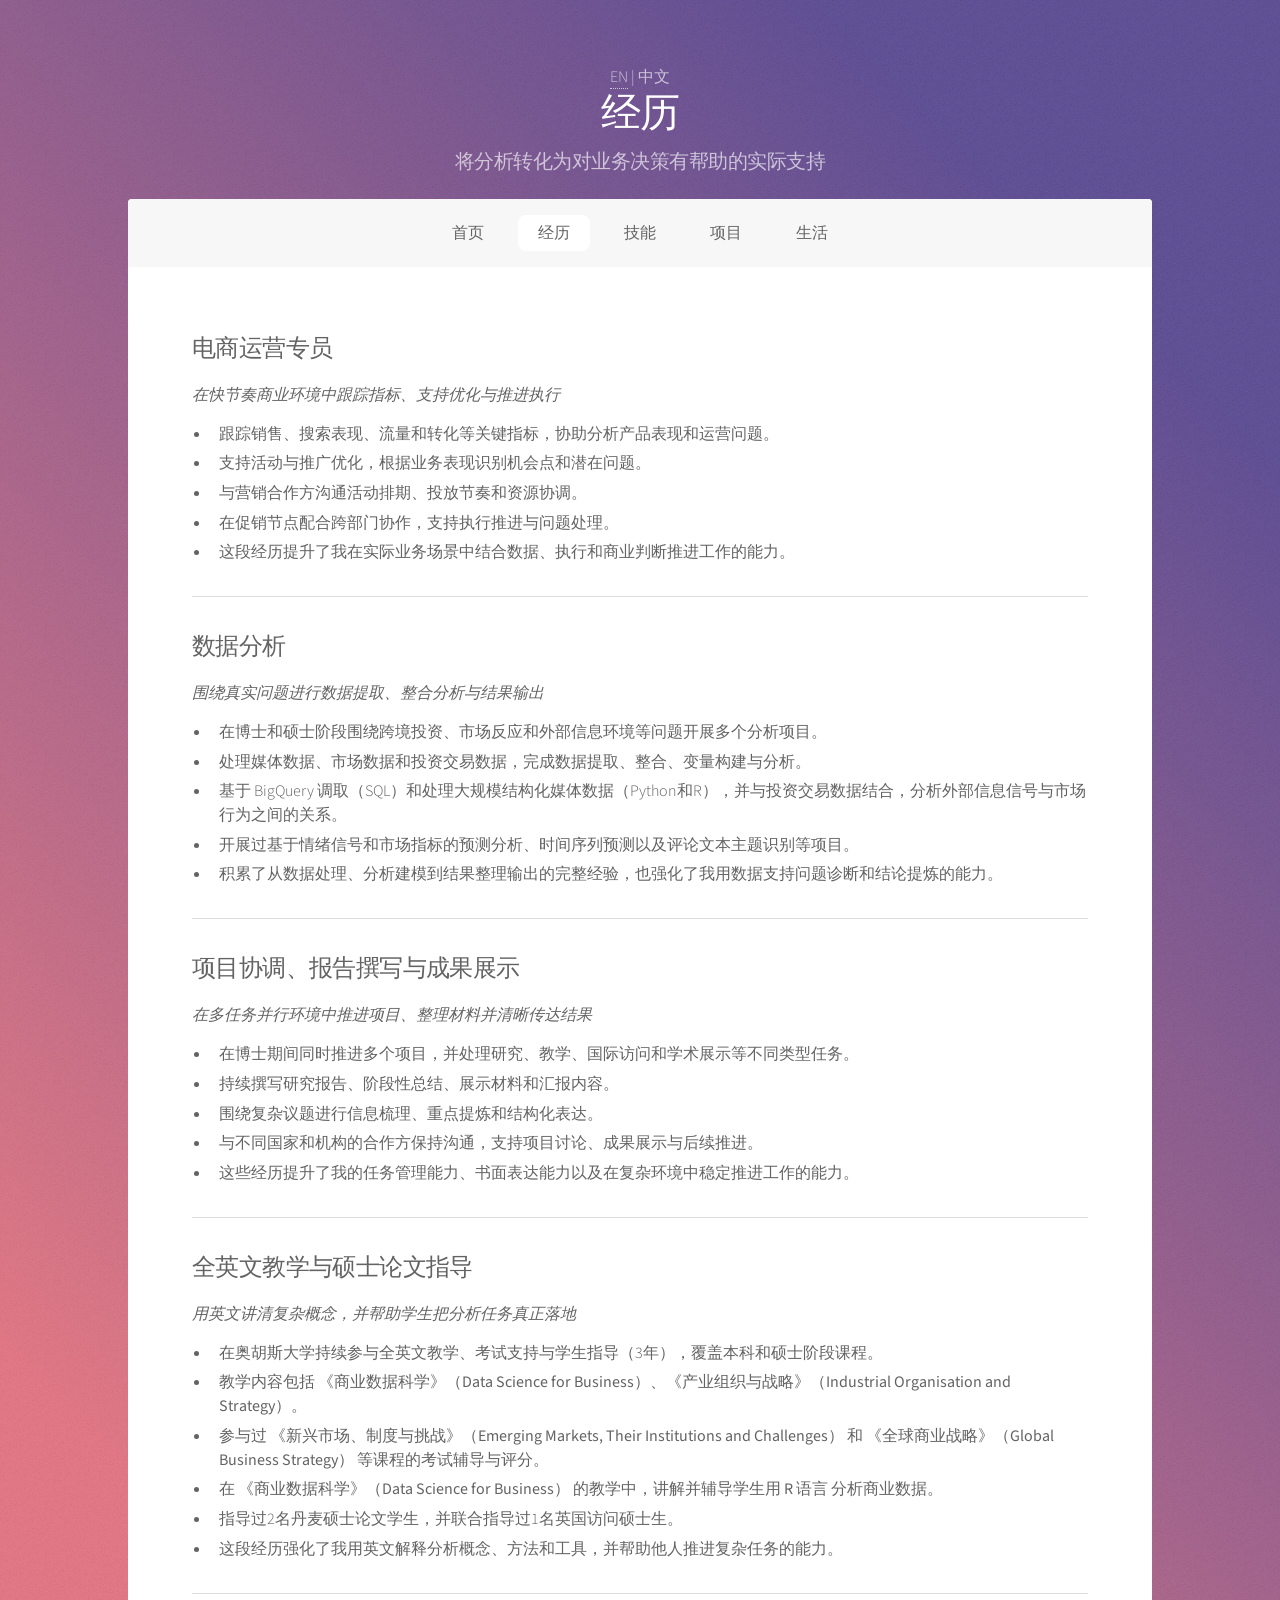
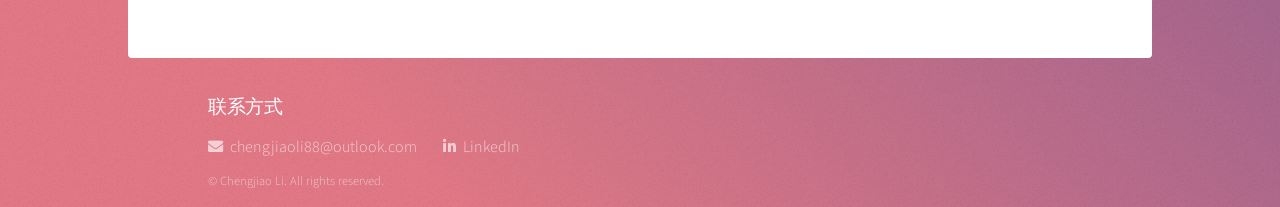
==== experience-data-cn.html @ 64793d8b "update details" ====
<!DOCTYPE HTML>
<html>
	<head>
		<title>经历 | Chengjiao Li</title>
		<meta charset="utf-8" />
		<meta name="viewport" content="width=device-width, initial-scale=1, user-scalable=no" />
		<meta name="description" content="程娇丽在数据分析、电商运营、项目协调、教学支持与跨文化协作方面的经历。" />
		<link rel="stylesheet" href="assets/css/main.css" />
		<noscript><link rel="stylesheet" href="assets/css/noscript.css" /></noscript>

		<style>
			.exp-item ul {
				margin: 0.6em 0 0 1.2em;
				padding: 0;
			}

			.exp-item ul li {
				margin-bottom: 0.35em;
				line-height: 1.5;
			}
		</style>
	</head>
	<body class="is-preload">
		<div id="wrapper">

			<header id="header">
				<div class="lang-switch">
					<a href="experience-data.html">EN</a>
					<span class="divider">|</span>
					<span class="active-lang">中文</span>
				</div>

				<h1>经历</h1>
				<p>将分析转化为对业务决策有帮助的实际支持</p>
			</header>

			<nav id="nav">
				<ul>
					<li><a href="index-data-cn.html">首页</a></li>
					<li><a href="experience-data-cn.html" class="active">经历</a></li>
					<li><a href="skills-data-cn.html">技能</a></li>
					<li><a href="research-data-cn.html">项目</a></li>
					<li><a href="life-data-cn.html">生活</a></li>
				</ul>
			</nav>

			<div id="main">

				<section id="experience" class="main">

					<div class="exp-item">
						<h2>电商运营专员</h2>
						<p class="exp-subtitle"><em>在快节奏商业环境中跟踪指标、支持优化与推进执行</em></p>
						<ul>
							<li>跟踪销售、搜索表现、流量和转化等关键指标，协助分析产品表现和运营问题。</li>
							<li>支持活动与推广优化，根据业务表现识别机会点和潜在问题。</li>
							<li>与营销合作方沟通活动排期、投放节奏和资源协调。</li>
							<li>在促销节点配合跨部门协作，支持执行推进与问题处理。</li>
							<li>这段经历提升了我在实际业务场景中结合数据、执行和商业判断推进工作的能力。</li>
						</ul>
					</div>

					<hr />

					<div class="exp-item">
						<h2>数据分析</h2>
						<p class="exp-subtitle"><em>围绕真实问题进行数据提取、整合分析与结果输出</em></p>
						<ul>
							<li>在博士和硕士阶段围绕跨境投资、市场反应和外部信息环境等问题开展多个分析项目。</li>
							<li>处理媒体数据、市场数据和投资交易数据，完成数据提取、整合、变量构建与分析。</li>
							<li>基于 BigQuery 调取（SQL）和处理大规模结构化媒体数据（Python和R），并与投资交易数据结合，分析外部信息信号与市场行为之间的关系。</li>
							<li>开展过基于情绪信号和市场指标的预测分析、时间序列预测以及评论文本主题识别等项目。</li>
							<li>积累了从数据处理、分析建模到结果整理输出的完整经验，也强化了我用数据支持问题诊断和结论提炼的能力。</li>
						</ul>
					</div>

					<hr />

					<div class="exp-item">
						<h2>项目协调、报告撰写与成果展示</h2>
						<p class="exp-subtitle"><em>在多任务并行环境中推进项目、整理材料并清晰传达结果</em></p>
						<ul>
							<li>在博士期间同时推进多个项目，并处理研究、教学、国际访问和学术展示等不同类型任务。</li>
							<li>持续撰写研究报告、阶段性总结、展示材料和汇报内容。</li>
							<li>围绕复杂议题进行信息梳理、重点提炼和结构化表达。</li>
							<li>与不同国家和机构的合作方保持沟通，支持项目讨论、成果展示与后续推进。</li>
							<li>这些经历提升了我的任务管理能力、书面表达能力以及在复杂环境中稳定推进工作的能力。</li>
						</ul>
					</div>

					<hr />

					<div class="exp-item">
						<h2>全英文教学与硕士论文指导</h2>
						<p class="exp-subtitle"><em>用英文讲清复杂概念，并帮助学生把分析任务真正落地</em></p>
						<ul>
							<li>在奥胡斯大学持续参与全英文教学、考试支持与学生指导（3年），覆盖本科和硕士阶段课程。</li>
							<li>教学内容包括 <strong>《商业数据科学》（Data Science for Business）</strong>、<strong>《产业组织与战略》（Industrial Organisation and Strategy）</strong>。</li>
							<li>参与过 <strong>《新兴市场、制度与挑战》（Emerging Markets, Their Institutions and Challenges）</strong> 和 <strong>《全球商业战略》（Global Business Strategy）</strong> 等课程的考试辅导与评分。</li>
							<li>在 <strong>《商业数据科学》（Data Science for Business）</strong> 的教学中，讲解并辅导学生用 <strong>R 语言</strong> 分析商业数据。</li>
							<li>指导过2名丹麦硕士论文学生，并联合指导过1名英国访问硕士生。</li>
							<li>这段经历强化了我用英文解释分析概念、方法和工具，并帮助他人推进复杂任务的能力。</li>
						</ul>
					</div>

					<hr />

				</section>

			</div>

			<footer id="footer">
				<section class="contact-block compact-contact">
					<h2>联系方式</h2>
					<div class="contact-row">
						<span class="contact-item">
							<span class="icon solid fa-envelope"></span>
							<a href="mailto:chengjiaoli88@outlook.com">chengjiaoli88@outlook.com</a>
						</span>
						<span class="contact-item">
							<span class="icon brands fa-linkedin-in"></span>
							<a href="https://www.linkedin.com/in/chengjiao-li-96b55ba3/" target="_blank" rel="noopener noreferrer">LinkedIn</a>
						</span>
					</div>
				</section>

				<p class="copyright">&copy; Chengjiao Li. All rights reserved.</p>
			</footer>

		</div>

		<!-- Scripts -->
		<script src="assets/js/jquery.min.js"></script>
		<script src="assets/js/jquery.scrollex.min.js"></script>
		<script src="assets/js/jquery.scrolly.min.js"></script>
		<script src="assets/js/browser.min.js"></script>
		<script src="assets/js/breakpoints.min.js"></script>
		<script src="assets/js/util.js"></script>
		<script src="assets/js/main.js"></script>

	</body>
</html>
---- assets/css/main.css ----
@import url(fontawesome-all.min.css);
@import 'https://fonts.googleapis.com/css?family=Source+Sans+Pro:300,400';

/*
	Stellar by HTML5 UP
	html5up.net | @ajlkn
	Free for personal and commercial use under the CCA 3.0 license (html5up.net/license)
*/

html, body, div, span, applet, object,
iframe, h1, h2, h3, h4, h5, h6, p, blockquote,
pre, a, abbr, acronym, address, big, cite,
code, del, dfn, em, img, ins, kbd, q, s, samp,
small, strike, strong, sub, sup, tt, var, b,
u, i, center, dl, dt, dd, ol, ul, li, fieldset,
form, label, legend, table, caption, tbody,
tfoot, thead, tr, th, td, article, aside,
canvas, details, embed, figure, figcaption,
footer, header, hgroup, menu, nav, output, ruby,
section, summary, time, mark, audio, video {
	margin: 0;
	padding: 0;
	border: 0;
	font-size: 100%;
	font: inherit;
	vertical-align: baseline;}

article, aside, details, figcaption, figure,
footer, header, hgroup, menu, nav, section {
	display: block;}

body {
	line-height: 1;
}

ol, ul {
	list-style: none;
}

blockquote, q {
	quotes: none;
}

	blockquote:before, blockquote:after, q:before, q:after {
		content: '';
		content: none;
	}

table {
	border-collapse: collapse;
	border-spacing: 0;
}

body {
	-webkit-text-size-adjust: none;
}

mark {
	background-color: transparent;
	color: inherit;
}

input::-moz-focus-inner {
	border: 0;
	padding: 0;
}

input, select, textarea {
	-moz-appearance: none;
	-webkit-appearance: none;
	-ms-appearance: none;
	appearance: none;
}

/* Basic */

	@-ms-viewport {
		width: device-width;
	}

	body {
		-ms-overflow-style: scrollbar;
	}

	@media screen and (max-width: 480px) {

		html, body {
			min-width: 320px;
		}

	}

	html {
		box-sizing: border-box;
	}

	*, *:before, *:after {
		box-sizing: inherit;
	}

	body {
		background-color: #935d8c;
		background-image: url("images/overlay.png"), -moz-linear-gradient(45deg, #e37682 15%, #5f4d93 85%);
		background-image: url("images/overlay.png"), -webkit-linear-gradient(45deg, #e37682 15%, #5f4d93 85%);
		background-image: url("images/overlay.png"), -ms-linear-gradient(45deg, #e37682 15%, #5f4d93 85%);
		background-image: url("images/overlay.png"), linear-gradient(45deg, #e37682 15%, #5f4d93 85%);
	}

		body.is-preload *, body.is-preload *:before, body.is-preload *:after {
			-moz-animation: none !important;
			-webkit-animation: none !important;
			-ms-animation: none !important;
			animation: none !important;
			-moz-transition: none !important;
			-webkit-transition: none !important;
			-ms-transition: none !important;
			transition: none !important;
		}

/* Type */

	body {
		background-color: #935d8c;
		color: rgba(255, 255, 255, 0.65);
	}

	body, input, select, textarea {
		font-family: "Source Sans Pro", Helvetica, sans-serif;
		font-size: 17pt;
		font-weight: 300;
		line-height: 1.65;
	}

		@media screen and (max-width: 1680px) {

			body, input, select, textarea {
				font-size: 14pt;
			}

		}

		@media screen and (max-width: 1280px) {

			body, input, select, textarea {
				font-size: 12pt;
			}

		}

		@media screen and (max-width: 360px) {

			body, input, select, textarea {
				font-size: 11pt;
			}

		}

	a {
		-moz-transition: color 0.2s ease, border-bottom 0.2s ease;
		-webkit-transition: color 0.2s ease, border-bottom 0.2s ease;
		-ms-transition: color 0.2s ease, border-bottom 0.2s ease;
		transition: color 0.2s ease, border-bottom 0.2s ease;
		text-decoration: none;
		border-bottom: dotted 1px;
		color: inherit;
	}

		a:hover {
			border-bottom-color: transparent;
		}

	strong, b {
		font-weight: 400;
	}

	em, i {
		font-style: italic;
	}

	p {
		margin: 0 0 2em 0;
	}

		p.content {
			-moz-columns: 20em 2;
			-webkit-columns: 20em 2;
			-ms-columns: 20em 2;
			columns: 20em 2;
			-moz-column-gap: 2em;
			-webkit-column-gap: 2em;
			-ms-column-gap: 2em;
			column-gap: 2em;
			text-align: justify;
		}

	h1, h2, h3, h4, h5, h6 {
		font-weight: 300;
		line-height: 1.5;
		margin: 0 0 0.7em 0;
		letter-spacing: -0.025em;
	}

		h1 a, h2 a, h3 a, h4 a, h5 a, h6 a {
			color: inherit;
			text-decoration: none;
		}

	h1 {
		font-size: 2.5em;
		line-height: 1.2;
	}

	h2 {
		font-size: 1.5em;
	}

	h3 {
		font-size: 1.25em;
	}

	h4 {
		font-size: 1.1em;
	}

	h5 {
		font-size: 0.9em;
	}

	h6 {
		font-size: 0.7em;
	}

	@media screen and (max-width: 736px) {

		#nav {
			display: block;
			overflow-x: auto;
			white-space: nowrap;
			-webkit-overflow-scrolling: touch;
		}

		#nav ul {
			display: flex;
			justify-content: flex-start;
			flex-wrap: nowrap;
			width: max-content;
			min-width: 100%;
		}

		#nav ul li {
			display: inline-block;
			margin: 0 0.2em;
		}

		#nav ul li a {
			font-size: 0.95em;
			padding: 0 0.9em;
		}

		#nav + #main {
			padding-top: 4.25em;
		}
	}

	}

	sub {
		font-size: 0.8em;
		position: relative;
		top: 0.5em;
	}

	sup {
		font-size: 0.8em;
		position: relative;
		top: -0.5em;
	}

	blockquote {
		border-left: solid 4px;
		font-style: italic;
		margin: 0 0 2em 0;
		padding: 0.5em 0 0.5em 2em;
	}

	code {
		border-radius: 8px;
		border: solid 1px;
		font-family: "Courier New", monospace;
		font-size: 0.9em;
		margin: 0 0.25em;
		padding: 0.25em 0.65em;
	}

	pre {
		-webkit-overflow-scrolling: touch;
		font-family: "Courier New", monospace;
		font-size: 0.9em;
		margin: 0 0 2em 0;
	}

		pre code {
			display: block;
			line-height: 1.75;
			padding: 1em 1.5em;
			overflow-x: auto;
		}

	hr {
		border: 0;
		border-bottom: solid 1px;
		margin: 2em 0;
	}

		hr.major {
			margin: 3em 0;
		}

	.align-left {
		text-align: left;
	}

	.align-center {
		text-align: center;
	}

	.align-right {
		text-align: right;
	}

	input, select, textarea {
		color: #ffffff;
	}

	a:hover {
		color: #ffffff;
	}

	strong, b {
		color: #ffffff;
	}

	h1, h2, h3, h4, h5, h6 {
		color: #ffffff;
	}

	blockquote {
		border-left-color: rgba(255, 255, 255, 0.35);
	}

	code {
		background: rgba(255, 255, 255, 0.075);
		border-color: rgba(255, 255, 255, 0.35);
	}

	hr {
		border-bottom-color: rgba(255, 255, 255, 0.35);
	}

/* Row */

	.row {
		display: flex;
		flex-wrap: wrap;
		box-sizing: border-box;
		align-items: stretch;
	}

		.row > * {
			box-sizing: border-box;
		}

		.row.gtr-uniform > * > :last-child {
			margin-bottom: 0;
		}

		.row.aln-left {
			justify-content: flex-start;
		}

		.row.aln-center {
			justify-content: center;
		}

		.row.aln-right {
			justify-content: flex-end;
		}

		.row.aln-top {
			align-items: flex-start;
		}

		.row.aln-middle {
			align-items: center;
		}

		.row.aln-bottom {
			align-items: flex-end;
		}

		.row > .imp {
			order: -1;
		}

		.row > .col-1 {
			width: 8.33333%;
		}

		.row > .off-1 {
			margin-left: 8.33333%;
		}

		.row > .col-2 {
			width: 16.66667%;
		}

		.row > .off-2 {
			margin-left: 16.66667%;
		}

		.row > .col-3 {
			width: 25%;
		}

		.row > .off-3 {
			margin-left: 25%;
		}

		.row > .col-4 {
			width: 33.33333%;
		}

		.row > .off-4 {
			margin-left: 33.33333%;
		}

		.row > .col-5 {
			width: 41.66667%;
		}

		.row > .off-5 {
			margin-left: 41.66667%;
		}

		.row > .col-6 {
			width: 50%;
		}

		.row > .off-6 {
			margin-left: 50%;
		}

		.row > .col-7 {
			width: 58.33333%;
		}

		.row > .off-7 {
			margin-left: 58.33333%;
		}

		.row > .col-8 {
			width: 66.66667%;
		}

		.row > .off-8 {
			margin-left: 66.66667%;
		}

		.row > .col-9 {
			width: 75%;
		}

		.row > .off-9 {
			margin-left: 75%;
		}

		.row > .col-10 {
			width: 83.33333%;
		}

		.row > .off-10 {
			margin-left: 83.33333%;
		}

		.row > .col-11 {
			width: 91.66667%;
		}

		.row > .off-11 {
			margin-left: 91.66667%;
		}

		.row > .col-12 {
			width: 100%;
		}

		.row > .off-12 {
			margin-left: 100%;
		}

		.row.gtr-0 {
			margin-top: 0;
			margin-left: 0em;
		}

			.row.gtr-0 > * {
				padding: 0 0 0 0em;
			}

			.row.gtr-0.gtr-uniform {
				margin-top: 0em;
			}

				.row.gtr-0.gtr-uniform > * {
					padding-top: 0em;
				}

		.row.gtr-25 {
			margin-top: 0;
			margin-left: -0.375em;
		}

			.row.gtr-25 > * {
				padding: 0 0 0 0.375em;
			}

			.row.gtr-25.gtr-uniform {
				margin-top: -0.375em;
			}

				.row.gtr-25.gtr-uniform > * {
					padding-top: 0.375em;
				}

		.row.gtr-50 {
			margin-top: 0;
			margin-left: -0.75em;
		}

			.row.gtr-50 > * {
				padding: 0 0 0 0.75em;
			}

			.row.gtr-50.gtr-uniform {
				margin-top: -0.75em;
			}

				.row.gtr-50.gtr-uniform > * {
					padding-top: 0.75em;
				}

		.row {
			margin-top: 0;
			margin-left: -1.5em;
		}

			.row > * {
				padding: 0 0 0 1.5em;
			}

			.row.gtr-uniform {
				margin-top: -1.5em;
			}

				.row.gtr-uniform > * {
					padding-top: 1.5em;
				}

		.row.gtr-150 {
			margin-top: 0;
			margin-left: -2.25em;
		}

			.row.gtr-150 > * {
				padding: 0 0 0 2.25em;
			}

			.row.gtr-150.gtr-uniform {
				margin-top: -2.25em;
			}

				.row.gtr-150.gtr-uniform > * {
					padding-top: 2.25em;
				}

		.row.gtr-200 {
			margin-top: 0;
			margin-left: -3em;
		}

			.row.gtr-200 > * {
				padding: 0 0 0 3em;
			}

			.row.gtr-200.gtr-uniform {
				margin-top: -3em;
			}

				.row.gtr-200.gtr-uniform > * {
					padding-top: 3em;
				}

		@media screen and (max-width: 1680px) {

			.row {
				display: flex;
				flex-wrap: wrap;
				box-sizing: border-box;
				align-items: stretch;
			}

				.row > * {
					box-sizing: border-box;
				}

				.row.gtr-uniform > * > :last-child {
					margin-bottom: 0;
				}

				.row.aln-left {
					justify-content: flex-start;
				}

				.row.aln-center {
					justify-content: center;
				}

				.row.aln-right {
					justify-content: flex-end;
				}

				.row.aln-top {
					align-items: flex-start;
				}

				.row.aln-middle {
					align-items: center;
				}

				.row.aln-bottom {
					align-items: flex-end;
				}

				.row > .imp-xlarge {
					order: -1;
				}

				.row > .col-1-xlarge {
					width: 8.33333%;
				}

				.row > .off-1-xlarge {
					margin-left: 8.33333%;
				}

				.row > .col-2-xlarge {
					width: 16.66667%;
				}

				.row > .off-2-xlarge {
					margin-left: 16.66667%;
				}

				.row > .col-3-xlarge {
					width: 25%;
				}

				.row > .off-3-xlarge {
					margin-left: 25%;
				}

				.row > .col-4-xlarge {
					width: 33.33333%;
				}

				.row > .off-4-xlarge {
					margin-left: 33.33333%;
				}

				.row > .col-5-xlarge {
					width: 41.66667%;
				}

				.row > .off-5-xlarge {
					margin-left: 41.66667%;
				}

				.row > .col-6-xlarge {
					width: 50%;
				}

				.row > .off-6-xlarge {
					margin-left: 50%;
				}

				.row > .col-7-xlarge {
					width: 58.33333%;
				}

				.row > .off-7-xlarge {
					margin-left: 58.33333%;
				}

				.row > .col-8-xlarge {
					width: 66.66667%;
				}

				.row > .off-8-xlarge {
					margin-left: 66.66667%;
				}

				.row > .col-9-xlarge {
					width: 75%;
				}

				.row > .off-9-xlarge {
					margin-left: 75%;
				}

				.row > .col-10-xlarge {
					width: 83.33333%;
				}

				.row > .off-10-xlarge {
					margin-left: 83.33333%;
				}

				.row > .col-11-xlarge {
					width: 91.66667%;
				}

				.row > .off-11-xlarge {
					margin-left: 91.66667%;
				}

				.row > .col-12-xlarge {
					width: 100%;
				}

				.row > .off-12-xlarge {
					margin-left: 100%;
				}

				.row.gtr-0 {
					margin-top: 0;
					margin-left: 0em;
				}

					.row.gtr-0 > * {
						padding: 0 0 0 0em;
					}

					.row.gtr-0.gtr-uniform {
						margin-top: 0em;
					}

						.row.gtr-0.gtr-uniform > * {
							padding-top: 0em;
						}

				.row.gtr-25 {
					margin-top: 0;
					margin-left: -0.375em;
				}

					.row.gtr-25 > * {
						padding: 0 0 0 0.375em;
					}

					.row.gtr-25.gtr-uniform {
						margin-top: -0.375em;
					}

						.row.gtr-25.gtr-uniform > * {
							padding-top: 0.375em;
						}

				.row.gtr-50 {
					margin-top: 0;
					margin-left: -0.75em;
				}

					.row.gtr-50 > * {
						padding: 0 0 0 0.75em;
					}

					.row.gtr-50.gtr-uniform {
						margin-top: -0.75em;
					}

						.row.gtr-50.gtr-uniform > * {
							padding-top: 0.75em;
						}

				.row {
					margin-top: 0;
					margin-left: -1.5em;
				}

					.row > * {
						padding: 0 0 0 1.5em;
					}

					.row.gtr-uniform {
						margin-top: -1.5em;
					}

						.row.gtr-uniform > * {
							padding-top: 1.5em;
						}

				.row.gtr-150 {
					margin-top: 0;
					margin-left: -2.25em;
				}

					.row.gtr-150 > * {
						padding: 0 0 0 2.25em;
					}

					.row.gtr-150.gtr-uniform {
						margin-top: -2.25em;
					}

						.row.gtr-150.gtr-uniform > * {
							padding-top: 2.25em;
						}

				.row.gtr-200 {
					margin-top: 0;
					margin-left: -3em;
				}

					.row.gtr-200 > * {
						padding: 0 0 0 3em;
					}

					.row.gtr-200.gtr-uniform {
						margin-top: -3em;
					}

						.row.gtr-200.gtr-uniform > * {
							padding-top: 3em;
						}

		}

		@media screen and (max-width: 1280px) {

			.row {
				display: flex;
				flex-wrap: wrap;
				box-sizing: border-box;
				align-items: stretch;
			}

				.row > * {
					box-sizing: border-box;
				}

				.row.gtr-uniform > * > :last-child {
					margin-bottom: 0;
				}

				.row.aln-left {
					justify-content: flex-start;
				}

				.row.aln-center {
					justify-content: center;
				}

				.row.aln-right {
					justify-content: flex-end;
				}

				.row.aln-top {
					align-items: flex-start;
				}

				.row.aln-middle {
					align-items: center;
				}

				.row.aln-bottom {
					align-items: flex-end;
				}

				.row > .imp-large {
					order: -1;
				}

				.row > .col-1-large {
					width: 8.33333%;
				}

				.row > .off-1-large {
					margin-left: 8.33333%;
				}

				.row > .col-2-large {
					width: 16.66667%;
				}

				.row > .off-2-large {
					margin-left: 16.66667%;
				}

				.row > .col-3-large {
					width: 25%;
				}

				.row > .off-3-large {
					margin-left: 25%;
				}

				.row > .col-4-large {
					width: 33.33333%;
				}

				.row > .off-4-large {
					margin-left: 33.33333%;
				}

				.row > .col-5-large {
					width: 41.66667%;
				}

				.row > .off-5-large {
					margin-left: 41.66667%;
				}

				.row > .col-6-large {
					width: 50%;
				}

				.row > .off-6-large {
					margin-left: 50%;
				}

				.row > .col-7-large {
					width: 58.33333%;
				}

				.row > .off-7-large {
					margin-left: 58.33333%;
				}

				.row > .col-8-large {
					width: 66.66667%;
				}

				.row > .off-8-large {
					margin-left: 66.66667%;
				}

				.row > .col-9-large {
					width: 75%;
				}

				.row > .off-9-large {
					margin-left: 75%;
				}

				.row > .col-10-large {
					width: 83.33333%;
				}

				.row > .off-10-large {
					margin-left: 83.33333%;
				}

				.row > .col-11-large {
					width: 91.66667%;
				}

				.row > .off-11-large {
					margin-left: 91.66667%;
				}

				.row > .col-12-large {
					width: 100%;
				}

				.row > .off-12-large {
					margin-left: 100%;
				}

				.row.gtr-0 {
					margin-top: 0;
					margin-left: 0em;
				}

					.row.gtr-0 > * {
						padding: 0 0 0 0em;
					}

					.row.gtr-0.gtr-uniform {
						margin-top: 0em;
					}

						.row.gtr-0.gtr-uniform > * {
							padding-top: 0em;
						}

				.row.gtr-25 {
					margin-top: 0;
					margin-left: -0.375em;
				}

					.row.gtr-25 > * {
						padding: 0 0 0 0.375em;
					}

					.row.gtr-25.gtr-uniform {
						margin-top: -0.375em;
					}

						.row.gtr-25.gtr-uniform > * {
							padding-top: 0.375em;
						}

				.row.gtr-50 {
					margin-top: 0;
					margin-left: -0.75em;
				}

					.row.gtr-50 > * {
						padding: 0 0 0 0.75em;
					}

					.row.gtr-50.gtr-uniform {
						margin-top: -0.75em;
					}

						.row.gtr-50.gtr-uniform > * {
							padding-top: 0.75em;
						}

				.row {
					margin-top: 0;
					margin-left: -1.5em;
				}

					.row > * {
						padding: 0 0 0 1.5em;
					}

					.row.gtr-uniform {
						margin-top: -1.5em;
					}

						.row.gtr-uniform > * {
							padding-top: 1.5em;
						}

				.row.gtr-150 {
					margin-top: 0;
					margin-left: -2.25em;
				}

					.row.gtr-150 > * {
						padding: 0 0 0 2.25em;
					}

					.row.gtr-150.gtr-uniform {
						margin-top: -2.25em;
					}

						.row.gtr-150.gtr-uniform > * {
							padding-top: 2.25em;
						}

				.row.gtr-200 {
					margin-top: 0;
					margin-left: -3em;
				}

					.row.gtr-200 > * {
						padding: 0 0 0 3em;
					}

					.row.gtr-200.gtr-uniform {
						margin-top: -3em;
					}

						.row.gtr-200.gtr-uniform > * {
							padding-top: 3em;
						}

		}

		@media screen and (max-width: 980px) {

			.row {
				display: flex;
				flex-wrap: wrap;
				box-sizing: border-box;
				align-items: stretch;
			}

				.row > * {
					box-sizing: border-box;
				}

				.row.gtr-uniform > * > :last-child {
					margin-bottom: 0;
				}

				.row.aln-left {
					justify-content: flex-start;
				}

				.row.aln-center {
					justify-content: center;
				}

				.row.aln-right {
					justify-content: flex-end;
				}

				.row.aln-top {
					align-items: flex-start;
				}

				.row.aln-middle {
					align-items: center;
				}

				.row.aln-bottom {
					align-items: flex-end;
				}

				.row > .imp-medium {
					order: -1;
				}

				.row > .col-1-medium {
					width: 8.33333%;
				}

				.row > .off-1-medium {
					margin-left: 8.33333%;
				}

				.row > .col-2-medium {
					width: 16.66667%;
				}

				.row > .off-2-medium {
					margin-left: 16.66667%;
				}

				.row > .col-3-medium {
					width: 25%;
				}

				.row > .off-3-medium {
					margin-left: 25%;
				}

				.row > .col-4-medium {
					width: 33.33333%;
				}

				.row > .off-4-medium {
					margin-left: 33.33333%;
				}

				.row > .col-5-medium {
					width: 41.66667%;
				}

				.row > .off-5-medium {
					margin-left: 41.66667%;
				}

				.row > .col-6-medium {
					width: 50%;
				}

				.row > .off-6-medium {
					margin-left: 50%;
				}

				.row > .col-7-medium {
					width: 58.33333%;
				}

				.row > .off-7-medium {
					margin-left: 58.33333%;
				}

				.row > .col-8-medium {
					width: 66.66667%;
				}

				.row > .off-8-medium {
					margin-left: 66.66667%;
				}

				.row > .col-9-medium {
					width: 75%;
				}

				.row > .off-9-medium {
					margin-left: 75%;
				}

				.row > .col-10-medium {
					width: 83.33333%;
				}

				.row > .off-10-medium {
					margin-left: 83.33333%;
				}

				.row > .col-11-medium {
					width: 91.66667%;
				}

				.row > .off-11-medium {
					margin-left: 91.66667%;
				}

				.row > .col-12-medium {
					width: 100%;
				}

				.row > .off-12-medium {
					margin-left: 100%;
				}

				.row.gtr-0 {
					margin-top: 0;
					margin-left: 0em;
				}

					.row.gtr-0 > * {
						padding: 0 0 0 0em;
					}

					.row.gtr-0.gtr-uniform {
						margin-top: 0em;
					}

						.row.gtr-0.gtr-uniform > * {
							padding-top: 0em;
						}

				.row.gtr-25 {
					margin-top: 0;
					margin-left: -0.375em;
				}

					.row.gtr-25 > * {
						padding: 0 0 0 0.375em;
					}

					.row.gtr-25.gtr-uniform {
						margin-top: -0.375em;
					}

						.row.gtr-25.gtr-uniform > * {
							padding-top: 0.375em;
						}

				.row.gtr-50 {
					margin-top: 0;
					margin-left: -0.75em;
				}

					.row.gtr-50 > * {
						padding: 0 0 0 0.75em;
					}

					.row.gtr-50.gtr-uniform {
						margin-top: -0.75em;
					}

						.row.gtr-50.gtr-uniform > * {
							padding-top: 0.75em;
						}

				.row {
					margin-top: 0;
					margin-left: -1.5em;
				}

					.row > * {
						padding: 0 0 0 1.5em;
					}

					.row.gtr-uniform {
						margin-top: -1.5em;
					}

						.row.gtr-uniform > * {
							padding-top: 1.5em;
						}

				.row.gtr-150 {
					margin-top: 0;
					margin-left: -2.25em;
				}

					.row.gtr-150 > * {
						padding: 0 0 0 2.25em;
					}

					.row.gtr-150.gtr-uniform {
						margin-top: -2.25em;
					}

						.row.gtr-150.gtr-uniform > * {
							padding-top: 2.25em;
						}

				.row.gtr-200 {
					margin-top: 0;
					margin-left: -3em;
				}

					.row.gtr-200 > * {
						padding: 0 0 0 3em;
					}

					.row.gtr-200.gtr-uniform {
						margin-top: -3em;
					}

						.row.gtr-200.gtr-uniform > * {
							padding-top: 3em;
						}

		}

		@media screen and (max-width: 736px) {

			.row {
				display: flex;
				flex-wrap: wrap;
				box-sizing: border-box;
				align-items: stretch;
			}

				.row > * {
					box-sizing: border-box;
				}

				.row.gtr-uniform > * > :last-child {
					margin-bottom: 0;
				}

				.row.aln-left {
					justify-content: flex-start;
				}

				.row.aln-center {
					justify-content: center;
				}

				.row.aln-right {
					justify-content: flex-end;
				}

				.row.aln-top {
					align-items: flex-start;
				}

				.row.aln-middle {
					align-items: center;
				}

				.row.aln-bottom {
					align-items: flex-end;
				}

				.row > .imp-small {
					order: -1;
				}

				.row > .col-1-small {
					width: 8.33333%;
				}

				.row > .off-1-small {
					margin-left: 8.33333%;
				}

				.row > .col-2-small {
					width: 16.66667%;
				}

				.row > .off-2-small {
					margin-left: 16.66667%;
				}

				.row > .col-3-small {
					width: 25%;
				}

				.row > .off-3-small {
					margin-left: 25%;
				}

				.row > .col-4-small {
					width: 33.33333%;
				}

				.row > .off-4-small {
					margin-left: 33.33333%;
				}

				.row > .col-5-small {
					width: 41.66667%;
				}

				.row > .off-5-small {
					margin-left: 41.66667%;
				}

				.row > .col-6-small {
					width: 50%;
				}

				.row > .off-6-small {
					margin-left: 50%;
				}

				.row > .col-7-small {
					width: 58.33333%;
				}

				.row > .off-7-small {
					margin-left: 58.33333%;
				}

				.row > .col-8-small {
					width: 66.66667%;
				}

				.row > .off-8-small {
					margin-left: 66.66667%;
				}

				.row > .col-9-small {
					width: 75%;
				}

				.row > .off-9-small {
					margin-left: 75%;
				}

				.row > .col-10-small {
					width: 83.33333%;
				}

				.row > .off-10-small {
					margin-left: 83.33333%;
				}

				.row > .col-11-small {
					width: 91.66667%;
				}

				.row > .off-11-small {
					margin-left: 91.66667%;
				}

				.row > .col-12-small {
					width: 100%;
				}

				.row > .off-12-small {
					margin-left: 100%;
				}

				.row.gtr-0 {
					margin-top: 0;
					margin-left: 0em;
				}

					.row.gtr-0 > * {
						padding: 0 0 0 0em;
					}

					.row.gtr-0.gtr-uniform {
						margin-top: 0em;
					}

						.row.gtr-0.gtr-uniform > * {
							padding-top: 0em;
						}

				.row.gtr-25 {
					margin-top: 0;
					margin-left: -0.25em;
				}

					.row.gtr-25 > * {
						padding: 0 0 0 0.25em;
					}

					.row.gtr-25.gtr-uniform {
						margin-top: -0.25em;
					}

						.row.gtr-25.gtr-uniform > * {
							padding-top: 0.25em;
						}

				.row.gtr-50 {
					margin-top: 0;
					margin-left: -0.5em;
				}

					.row.gtr-50 > * {
						padding: 0 0 0 0.5em;
					}

					.row.gtr-50.gtr-uniform {
						margin-top: -0.5em;
					}

						.row.gtr-50.gtr-uniform > * {
							padding-top: 0.5em;
						}

				.row {
					margin-top: 0;
					margin-left: -1em;
				}

					.row > * {
						padding: 0 0 0 1em;
					}

					.row.gtr-uniform {
						margin-top: -1em;
					}

						.row.gtr-uniform > * {
							padding-top: 1em;
						}

				.row.gtr-150 {
					margin-top: 0;
					margin-left: -1.5em;
				}

					.row.gtr-150 > * {
						padding: 0 0 0 1.5em;
					}

					.row.gtr-150.gtr-uniform {
						margin-top: -1.5em;
					}

						.row.gtr-150.gtr-uniform > * {
							padding-top: 1.5em;
						}

				.row.gtr-200 {
					margin-top: 0;
					margin-left: -2em;
				}

					.row.gtr-200 > * {
						padding: 0 0 0 2em;
					}

					.row.gtr-200.gtr-uniform {
						margin-top: -2em;
					}

						.row.gtr-200.gtr-uniform > * {
							padding-top: 2em;
						}

		}

		@media screen and (max-width: 480px) {

			.row {
				display: flex;
				flex-wrap: wrap;
				box-sizing: border-box;
				align-items: stretch;
			}

				.row > * {
					box-sizing: border-box;
				}

				.row.gtr-uniform > * > :last-child {
					margin-bottom: 0;
				}

				.row.aln-left {
					justify-content: flex-start;
				}

				.row.aln-center {
					justify-content: center;
				}

				.row.aln-right {
					justify-content: flex-end;
				}

				.row.aln-top {
					align-items: flex-start;
				}

				.row.aln-middle {
					align-items: center;
				}

				.row.aln-bottom {
					align-items: flex-end;
				}

				.row > .imp-xsmall {
					order: -1;
				}

				.row > .col-1-xsmall {
					width: 8.33333%;
				}

				.row > .off-1-xsmall {
					margin-left: 8.33333%;
				}

				.row > .col-2-xsmall {
					width: 16.66667%;
				}

				.row > .off-2-xsmall {
					margin-left: 16.66667%;
				}

				.row > .col-3-xsmall {
					width: 25%;
				}

				.row > .off-3-xsmall {
					margin-left: 25%;
				}

				.row > .col-4-xsmall {
					width: 33.33333%;
				}

				.row > .off-4-xsmall {
					margin-left: 33.33333%;
				}

				.row > .col-5-xsmall {
					width: 41.66667%;
				}

				.row > .off-5-xsmall {
					margin-left: 41.66667%;
				}

				.row > .col-6-xsmall {
					width: 50%;
				}

				.row > .off-6-xsmall {
					margin-left: 50%;
				}

				.row > .col-7-xsmall {
					width: 58.33333%;
				}

				.row > .off-7-xsmall {
					margin-left: 58.33333%;
				}

				.row > .col-8-xsmall {
					width: 66.66667%;
				}

				.row > .off-8-xsmall {
					margin-left: 66.66667%;
				}

				.row > .col-9-xsmall {
					width: 75%;
				}

				.row > .off-9-xsmall {
					margin-left: 75%;
				}

				.row > .col-10-xsmall {
					width: 83.33333%;
				}

				.row > .off-10-xsmall {
					margin-left: 83.33333%;
				}

				.row > .col-11-xsmall {
					width: 91.66667%;
				}

				.row > .off-11-xsmall {
					margin-left: 91.66667%;
				}

				.row > .col-12-xsmall {
					width: 100%;
				}

				.row > .off-12-xsmall {
					margin-left: 100%;
				}

				.row.gtr-0 {
					margin-top: 0;
					margin-left: 0em;
				}

					.row.gtr-0 > * {
						padding: 0 0 0 0em;
					}

					.row.gtr-0.gtr-uniform {
						margin-top: 0em;
					}

						.row.gtr-0.gtr-uniform > * {
							padding-top: 0em;
						}

				.row.gtr-25 {
					margin-top: 0;
					margin-left: -0.3125em;
				}

					.row.gtr-25 > * {
						padding: 0 0 0 0.3125em;
					}

					.row.gtr-25.gtr-uniform {
						margin-top: -0.3125em;
					}

						.row.gtr-25.gtr-uniform > * {
							padding-top: 0.3125em;
						}

				.row.gtr-50 {
					margin-top: 0;
					margin-left: -0.625em;
				}

					.row.gtr-50 > * {
						padding: 0 0 0 0.625em;
					}

					.row.gtr-50.gtr-uniform {
						margin-top: -0.625em;
					}

						.row.gtr-50.gtr-uniform > * {
							padding-top: 0.625em;
						}

				.row {
					margin-top: 0;
					margin-left: -1.25em;
				}

					.row > * {
						padding: 0 0 0 1.25em;
					}

					.row.gtr-uniform {
						margin-top: -1.25em;
					}

						.row.gtr-uniform > * {
							padding-top: 1.25em;
						}

				.row.gtr-150 {
					margin-top: 0;
					margin-left: -1.875em;
				}

					.row.gtr-150 > * {
						padding: 0 0 0 1.875em;
					}

					.row.gtr-150.gtr-uniform {
						margin-top: -1.875em;
					}

						.row.gtr-150.gtr-uniform > * {
							padding-top: 1.875em;
						}

				.row.gtr-200 {
					margin-top: 0;
					margin-left: -2.5em;
				}

					.row.gtr-200 > * {
						padding: 0 0 0 2.5em;
					}

					.row.gtr-200.gtr-uniform {
						margin-top: -2.5em;
					}

						.row.gtr-200.gtr-uniform > * {
							padding-top: 2.5em;
						}

		}

/* Box */

	.box {
		border-radius: 8px;
		border: solid;
		margin-bottom: 2em;
		padding: 1.5em;
	}

		.box > :last-child,
		.box > :last-child > :last-child,
		.box > :last-child > :last-child > :last-child {
			margin-bottom: 0;
		}

		.box.alt {
			border: 0;
			border-radius: 0;
			padding: 0;
		}

	.box {
		border-color: rgba(255, 255, 255, 0.35);
	}

/* Button */

	input[type="submit"],
	input[type="reset"],
	input[type="button"],
	button,
	.button {
		-moz-appearance: none;
		-webkit-appearance: none;
		-ms-appearance: none;
		appearance: none;
		-moz-transition: background-color 0.2s ease-in-out, color 0.2s ease-in-out;
		-webkit-transition: background-color 0.2s ease-in-out, color 0.2s ease-in-out;
		-ms-transition: background-color 0.2s ease-in-out, color 0.2s ease-in-out;
		transition: background-color 0.2s ease-in-out, color 0.2s ease-in-out;
		border-radius: 8px;
		border: 0;
		cursor: pointer;
		display: inline-block;
		font-weight: 300;
		height: 2.75em;
		line-height: 2.75em;
		min-width: 9.25em;
		padding: 0 1.5em;
		text-align: center;
		text-decoration: none;
		white-space: nowrap;
	}

		input[type="submit"].icon,
		input[type="reset"].icon,
		input[type="button"].icon,
		button.icon,
		.button.icon {
			padding-left: 1.35em;
		}

			input[type="submit"].icon:before,
			input[type="reset"].icon:before,
			input[type="button"].icon:before,
			button.icon:before,
			.button.icon:before {
				margin-right: 0.5em;
			}

		input[type="submit"].fit,
		input[type="reset"].fit,
		input[type="button"].fit,
		button.fit,
		.button.fit {
			width: 100%;
		}

		input[type="submit"].small,
		input[type="reset"].small,
		input[type="button"].small,
		button.small,
		.button.small {
			font-size: 0.8em;
		}

		input[type="submit"].large,
		input[type="reset"].large,
		input[type="button"].large,
		button.large,
		.button.large {
			font-size: 1.35em;
		}

		input[type="submit"].disabled, input[type="submit"]:disabled,
		input[type="reset"].disabled,
		input[type="reset"]:disabled,
		input[type="button"].disabled,
		input[type="button"]:disabled,
		button.disabled,
		button:disabled,
		.button.disabled,
		.button:disabled {
			pointer-events: none;
			opacity: 0.25;
		}

		@media screen and (max-width: 736px) {

			input[type="submit"],
			input[type="reset"],
			input[type="button"],
			button,
			.button {
				min-width: 0;
			}

		}

	input[type="submit"],
	input[type="reset"],
	input[type="button"],
	button,
	.button {
		background-color: transparent;
		box-shadow: inset 0 0 0 1px rgba(255, 255, 255, 0.35);
		color: #ffffff !important;
	}

		input[type="submit"]:hover,
		input[type="reset"]:hover,
		input[type="button"]:hover,
		button:hover,
		.button:hover {
			background-color: rgba(255, 255, 255, 0.075);
		}

		input[type="submit"]:active,
		input[type="reset"]:active,
		input[type="button"]:active,
		button:active,
		.button:active {
			background-color: rgba(255, 255, 255, 0.2);
		}

		input[type="submit"].icon:before,
		input[type="reset"].icon:before,
		input[type="button"].icon:before,
		button.icon:before,
		.button.icon:before {
			color: rgba(255, 255, 255, 0.5);
		}

		input[type="submit"].primary,
		input[type="reset"].primary,
		input[type="button"].primary,
		button.primary,
		.button.primary {
			background-color: #8cc9f0;
			color: #ffffff !important;
			box-shadow: none;
		}

			input[type="submit"].primary:hover,
			input[type="reset"].primary:hover,
			input[type="button"].primary:hover,
			button.primary:hover,
			.button.primary:hover {
				background-color: #9acff2;
			}

			input[type="submit"].primary:active,
			input[type="reset"].primary:active,
			input[type="button"].primary:active,
			button.primary:active,
			.button.primary:active {
				background-color: #7ec3ee;
			}

			input[type="submit"].primary.icon:before,
			input[type="reset"].primary.icon:before,
			input[type="button"].primary.icon:before,
			button.primary.icon:before,
			.button.primary.icon:before {
				color: #ffffff !important;
			}

/* Form */

	form {
		margin: 0 0 2em 0;
	}

	label {
		display: block;
		font-size: 0.9em;
		font-weight: 400;
		margin: 0 0 1em 0;
	}

	input[type="text"],
	input[type="password"],
	input[type="email"],
	select,
	textarea {
		-moz-appearance: none;
		-webkit-appearance: none;
		-ms-appearance: none;
		appearance: none;
		border-radius: 8px;
		border: solid 1px;
		color: inherit;
		display: block;
		outline: 0;
		padding: 0 1em;
		text-decoration: none;
		width: 100%;
	}

		input[type="text"]:invalid,
		input[type="password"]:invalid,
		input[type="email"]:invalid,
		select:invalid,
		textarea:invalid {
			box-shadow: none;
		}

	select {
		background-size: 1.25rem;
		background-repeat: no-repeat;
		background-position: calc(100% - 1rem) center;
		height: 2.75em;
		padding-right: 2.75em;
		text-overflow: ellipsis;
	}

		select:focus::-ms-value {
			background-color: transparent;
		}

		select::-ms-expand {
			display: none;
		}

	input[type="text"],
	input[type="password"],
	input[type="email"],
	select {
		height: 2.75em;
	}

	textarea {
		padding: 0.75em 1em;
	}

	input[type="checkbox"],
	input[type="radio"] {
		-moz-appearance: none;
		-webkit-appearance: none;
		-ms-appearance: none;
		appearance: none;
		display: block;
		float: left;
		margin-right: -2em;
		opacity: 0;
		width: 1em;
		z-index: -1;
	}

		input[type="checkbox"] + label,
		input[type="radio"] + label {
			text-decoration: none;
			cursor: pointer;
			display: inline-block;
			font-size: 1em;
			font-weight: 300;
			padding-left: 2.4em;
			padding-right: 0.75em;
			position: relative;
		}

			input[type="checkbox"] + label:before,
			input[type="radio"] + label:before {
				-moz-osx-font-smoothing: grayscale;
				-webkit-font-smoothing: antialiased;
				display: inline-block;
				font-style: normal;
				font-variant: normal;
				text-rendering: auto;
				line-height: 1;
				text-transform: none !important;
				font-family: 'Font Awesome 5 Free';
				font-weight: 900;
			}

			input[type="checkbox"] + label:before,
			input[type="radio"] + label:before {
				border-radius: 8px;
				border: solid 1px;
				content: '';
				display: inline-block;
				font-size: 0.8em;
				height: 2.0625em;
				left: 0;
				line-height: 2.0625em;
				position: absolute;
				text-align: center;
				top: 0;
				width: 2.0625em;
			}

		input[type="checkbox"]:checked + label:before,
		input[type="radio"]:checked + label:before {
			content: '\f00c';
		}

	input[type="checkbox"] + label:before {
		border-radius: 8px;
	}

	input[type="radio"] + label:before {
		border-radius: 100%;
	}

	::-webkit-input-placeholder {
		opacity: 1.0;
	}

	:-moz-placeholder {
		opacity: 1.0;
	}

	::-moz-placeholder {
		opacity: 1.0;
	}

	:-ms-input-placeholder {
		opacity: 1.0;
	}

	label {
		color: #ffffff;
	}

	input[type="text"],
	input[type="password"],
	input[type="email"],
	select,
	textarea {
		background-color: rgba(255, 255, 255, 0.075);
		border-color: rgba(255, 255, 255, 0.35);
	}

		input[type="text"]:focus,
		input[type="password"]:focus,
		input[type="email"]:focus,
		select:focus,
		textarea:focus {
			border-color: #8cc9f0;
			box-shadow: 0 0 0 1px #8cc9f0;
		}

	select {
		background-image: url("data:image/svg+xml;charset=utf8,%3Csvg xmlns='http://www.w3.org/2000/svg' width='40' height='40' preserveAspectRatio='none' viewBox='0 0 40 40'%3E%3Cpath d='M9.4,12.3l10.4,10.4l10.4-10.4c0.2-0.2,0.5-0.4,0.9-0.4c0.3,0,0.6,0.1,0.9,0.4l3.3,3.3c0.2,0.2,0.4,0.5,0.4,0.9 c0,0.4-0.1,0.6-0.4,0.9L20.7,31.9c-0.2,0.2-0.5,0.4-0.9,0.4c-0.3,0-0.6-0.1-0.9-0.4L4.3,17.3c-0.2-0.2-0.4-0.5-0.4-0.9 c0-0.4,0.1-0.6,0.4-0.9l3.3-3.3c0.2-0.2,0.5-0.4,0.9-0.4S9.1,12.1,9.4,12.3z' fill='rgba(255, 255, 255, 0.35)' /%3E%3C/svg%3E");
	}

		select option {
			color: #ffffff;
			background: #935d8c;
		}

	input[type="checkbox"] + label,
	input[type="radio"] + label {
		color: rgba(255, 255, 255, 0.65);
	}

		input[type="checkbox"] + label:before,
		input[type="radio"] + label:before {
			background: rgba(255, 255, 255, 0.075);
			border-color: rgba(255, 255, 255, 0.35);
		}

	input[type="checkbox"]:checked + label:before,
	input[type="radio"]:checked + label:before {
		background-color: #ffffff;
		border-color: #ffffff;
		color: #935d8c;
	}

	input[type="checkbox"]:focus + label:before,
	input[type="radio"]:focus + label:before {
		border-color: #8cc9f0;
		box-shadow: 0 0 0 1px #8cc9f0;
	}

	::-webkit-input-placeholder {
		color: rgba(255, 255, 255, 0.5) !important;
	}

	:-moz-placeholder {
		color: rgba(255, 255, 255, 0.5) !important;
	}

	::-moz-placeholder {
		color: rgba(255, 255, 255, 0.5) !important;
	}

	:-ms-input-placeholder {
		color: rgba(255, 255, 255, 0.5) !important;
	}

	.formerize-placeholder {
		color: rgba(255, 255, 255, 0.5) !important;
	}

/* Icon */

	.icon {
		text-decoration: none;
		-moz-transition: background-color 0.2s ease-in-out, color 0.2s ease-in-out;
		-webkit-transition: background-color 0.2s ease-in-out, color 0.2s ease-in-out;
		-ms-transition: background-color 0.2s ease-in-out, color 0.2s ease-in-out;
		transition: background-color 0.2s ease-in-out, color 0.2s ease-in-out;
		border-bottom: none;
		position: relative;
	}

		.icon:before {
			-moz-osx-font-smoothing: grayscale;
			-webkit-font-smoothing: antialiased;
			display: inline-block;
			font-style: normal;
			font-variant: normal;
			text-rendering: auto;
			line-height: 1;
			text-transform: none !important;
			font-family: 'Font Awesome 5 Free';
			font-weight: 400;
		}

		.icon > .label {
			display: none;
		}

		.icon:before {
			line-height: solid;
		}

		.icon.solid:before {
			font-weight: 900;
		}

		.icon.brands:before {
			font-family: 'Font Awesome 5 Brands';
		}

		.icon.major {
			border: solid 1px;
			display: inline-block;
			border-radius: 100%;
			padding: 0.65em;
			margin: 0 0 2em 0;
			cursor: default;
		}

			.icon.major:before {
				display: inline-block;
				font-size: 6.25rem;
				width: 2.25em;
				height: 2.25em;
				line-height: 2.2em;
				border-radius: 100%;
				border: solid 1px;
				text-align: center;
			}

		.icon.alt {
			display: inline-block;
			border: solid 1px;
			border-radius: 100%;
		}

			.icon.alt:before {
				display: block;
				font-size: 1.25em;
				width: 2em;
				height: 2em;
				text-align: center;
				line-height: 2em;
			}

		.icon.style1 {
			color: #efa8b0;
		}

		.icon.style2 {
			color: #c79cc8;
		}

		.icon.style3 {
			color: #a89cc8;
		}

		.icon.style4 {
			color: #9bb2e1;
		}

		.icon.style5 {
			color: #8cc9f0;
		}

		@media screen and (max-width: 1680px) {

			.icon.major:before {
				font-size: 5.5rem;
			}

		}

		@media screen and (max-width: 1280px) {

			.icon.major:before {
				font-size: 4.75rem;
			}

		}

		@media screen and (max-width: 736px) {

			.icon.major {
				margin: 0 0 1.5em 0;
				padding: 0.35em;
			}

				.icon.major:before {
					font-size: 3.5rem;
				}

		}

	.icon.major {
		border-color: rgba(255, 255, 255, 0.35);
	}

		.icon.major:before {
			border-color: rgba(255, 255, 255, 0.35);
		}

	.icon.alt {
		border-color: rgba(255, 255, 255, 0.35);
		color: #ffffff;
	}

		.icon.alt:hover {
			background-color: rgba(255, 255, 255, 0.075);
		}

		.icon.alt:active {
			background-color: rgba(255, 255, 255, 0.2);
		}

/* Image */

	.image {
		border-radius: 8px;
		border: 0;
		display: inline-block;
		position: relative;
	}

		.image img {
			border-radius: 8px;
			display: block;
		}

		.image.left, .image.right {
			max-width: 40%;
		}

			.image.left img, .image.right img {
				width: 100%;
			}

		.image.left {
			float: left;
			margin: 0 1.5em 1em 0;
			top: 0.25em;
		}

		.image.right {
			float: right;
			margin: 0 0 1em 1.5em;
			top: 0.25em;
		}

		.image.fit {
			display: block;
			margin: 0 0 2em 0;
			width: 100%;
		}

			.image.fit img {
				width: 100%;
			}

		.image.main {
			display: block;
			margin: 0 0 3em 0;
			width: 100%;
		}

			.image.main img {
				width: 100%;
			}

/* List */

	ol {
		list-style: decimal;
		margin: 0 0 2em 0;
		padding-left: 1.25em;
	}

		ol li {
			padding-left: 0.25em;
		}

	ul {
		list-style: disc;
		margin: 0 0 2em 0;
		padding-left: 1em;
	}

		ul li {
			padding-left: 0.5em;
		}

		ul.alt {
			list-style: none;
			padding-left: 0;
		}

			ul.alt li {
				border-top: solid 1px;
				padding: 0.5em 0;
			}

				ul.alt li:first-child {
					border-top: 0;
					padding-top: 0;
				}

	dl {
		margin: 0 0 2em 0;
	}

		dl dt {
			display: block;
			font-weight: 400;
			margin: 0 0 1em 0;
		}

		dl dd {
			margin-left: 2em;
		}

		dl.alt dt {
			display: block;
			width: 3em;
			margin: 0;
			clear: left;
			float: left;
		}

		dl.alt dd {
			margin: 0 0 0.85em 5.5em;
		}

		dl.alt:after {
			content: '';
			display: block;
			clear: both;
		}

	ul.alt li {
		border-top-color: rgba(255, 255, 255, 0.35);
	}

	dl dt {
		color: #ffffff;
	}

/* Actions */

	ul.actions {
		display: -moz-flex;
		display: -webkit-flex;
		display: -ms-flex;
		display: flex;
		cursor: default;
		list-style: none;
		margin-left: -1em;
		padding-left: 0;
	}

		ul.actions li {
			padding: 0 0 0 1em;
			vertical-align: middle;
		}

		ul.actions.special {
			-moz-justify-content: center;
			-webkit-justify-content: center;
			-ms-justify-content: center;
			justify-content: center;
			width: 100%;
			margin-left: 0;
		}

			ul.actions.special li:first-child {
				padding-left: 0;
			}

		ul.actions.stacked {
			-moz-flex-direction: column;
			-webkit-flex-direction: column;
			-ms-flex-direction: column;
			flex-direction: column;
			margin-left: 0;
		}

			ul.actions.stacked li {
				padding: 1.3em 0 0 0;
			}

				ul.actions.stacked li:first-child {
					padding-top: 0;
				}

		ul.actions.fit {
			width: calc(100% + 1em);
		}

			ul.actions.fit li {
				-moz-flex-grow: 1;
				-webkit-flex-grow: 1;
				-ms-flex-grow: 1;
				flex-grow: 1;
				-moz-flex-shrink: 1;
				-webkit-flex-shrink: 1;
				-ms-flex-shrink: 1;
				flex-shrink: 1;
				width: 100%;
			}

				ul.actions.fit li > * {
					width: 100%;
				}

			ul.actions.fit.stacked {
				width: 100%;
			}

		@media screen and (max-width: 480px) {

			ul.actions:not(.fixed) {
				-moz-flex-direction: column;
				-webkit-flex-direction: column;
				-ms-flex-direction: column;
				flex-direction: column;
				margin-left: 0;
				width: 100% !important;
			}

				ul.actions:not(.fixed) li {
					-moz-flex-grow: 1;
					-webkit-flex-grow: 1;
					-ms-flex-grow: 1;
					flex-grow: 1;
					-moz-flex-shrink: 1;
					-webkit-flex-shrink: 1;
					-ms-flex-shrink: 1;
					flex-shrink: 1;
					padding: 1em 0 0 0;
					text-align: center;
					width: 100%;
				}

					ul.actions:not(.fixed) li > * {
						width: 100%;
					}

					ul.actions:not(.fixed) li:first-child {
						padding-top: 0;
					}

					ul.actions:not(.fixed) li input[type="submit"],
					ul.actions:not(.fixed) li input[type="reset"],
					ul.actions:not(.fixed) li input[type="button"],
					ul.actions:not(.fixed) li button,
					ul.actions:not(.fixed) li .button {
						width: 100%;
					}

						ul.actions:not(.fixed) li input[type="submit"].icon:before,
						ul.actions:not(.fixed) li input[type="reset"].icon:before,
						ul.actions:not(.fixed) li input[type="button"].icon:before,
						ul.actions:not(.fixed) li button.icon:before,
						ul.actions:not(.fixed) li .button.icon:before {
							margin-left: -0.5rem;
						}

		}

/* Icons */

	ul.icons {
		cursor: default;
		list-style: none;
		padding-left: 0;
	}

		ul.icons li {
			display: inline-block;
			padding: 0 0.65em 0 0;
		}

			ul.icons li:last-child {
				padding-right: 0 !important;
			}

/* Section/Article */

	section.special, article.special {
		text-align: center;
	}

	header.major {
		margin-bottom: 3em;
	}

		header.major h2 {
			font-size: 2em;
		}

			header.major h2:after {
				display: block;
				content: '';
				width: 3.25em;
				height: 2px;
				margin: 0.7em 0 1em 0;
				border-radius: 2px;
			}

				section.special header.major h2:after, article.special header.major h2:after {
					margin-left: auto;
					margin-right: auto;
				}

		header.major p {
			font-size: 1.25em;
			letter-spacing: -0.025em;
		}

		header.major.special {
			text-align: center;
		}

			header.major.special h2:after {
				margin-left: auto;
				margin-right: auto;
			}

	footer.major {
		margin-top: 3em;
	}

	@media screen and (max-width: 736px) {

		header.major {
			margin-bottom: 0;
		}

			header.major h2 {
				font-size: 1.5em;
			}

			header.major p {
				font-size: 1em;
				letter-spacing: 0;
			}

				header.major p br {
					display: none;
				}

		footer.major {
			margin-top: 0;
		}

	}

	header.major h2:after {
		background-color: rgba(255, 255, 255, 0.35);
	}

/* Table */

	.table-wrapper {
		-webkit-overflow-scrolling: touch;
		overflow-x: auto;
	}

	table {
		margin: 0 0 2em 0;
		width: 100%;
	}

		table tbody tr {
			border: solid 1px;
			border-left: 0;
			border-right: 0;
		}

		table td {
			padding: 0.75em 0.75em;
		}

		table th {
			font-size: 0.9em;
			font-weight: 400;
			padding: 0 0.75em 0.75em 0.75em;
			text-align: left;
		}

		table thead {
			border-bottom: solid 2px;
		}

		table tfoot {
			border-top: solid 2px;
		}

		table.alt {
			border-collapse: separate;
		}

			table.alt tbody tr td {
				border: solid 1px;
				border-left-width: 0;
				border-top-width: 0;
			}

				table.alt tbody tr td:first-child {
					border-left-width: 1px;
				}

			table.alt tbody tr:first-child td {
				border-top-width: 1px;
			}

			table.alt thead {
				border-bottom: 0;
			}

			table.alt tfoot {
				border-top: 0;
			}

	table tbody tr {
		border-color: rgba(255, 255, 255, 0.35);
	}

		table tbody tr:nth-child(2n + 1) {
			background-color: rgba(255, 255, 255, 0.075);
		}

	table th {
		color: #ffffff;
	}

	table thead {
		border-bottom-color: rgba(255, 255, 255, 0.35);
	}

	table tfoot {
		border-top-color: rgba(255, 255, 255, 0.35);
	}

	table.alt tbody tr td {
		border-color: rgba(255, 255, 255, 0.35);
	}

/* Features */

	.features {
		display: -moz-flex;
		display: -webkit-flex;
		display: -ms-flex;
		display: flex;
		-moz-flex-wrap: wrap;
		-webkit-flex-wrap: wrap;
		-ms-flex-wrap: wrap;
		flex-wrap: wrap;
		-moz-justify-content: center;
		-webkit-justify-content: center;
		-ms-justify-content: center;
		justify-content: center;
		width: calc(100% + 2em);
		margin: 0 0 3em -2em;
		padding: 0;
		list-style: none;
	}

		.features li {
			width: calc(33.33333% - 2em);
			margin-left: 2em;
			margin-top: 3em;
			padding: 0;
		}

			.features li:nth-child(1), .features li:nth-child(2), .features li:nth-child(3) {
				margin-top: 0;
			}

			.features li > :last-child {
				margin-bottom: 0;
			}

		@media screen and (max-width: 980px) {

			.features li {
				width: calc(50% - 2em);
			}

				.features li:nth-child(3) {
					margin-top: 3em;
				}

		}

		@media screen and (max-width: 736px) {

			.features {
				width: 100%;
				margin: 0 0 2em 0;
			}

				.features li {
					width: 100%;
					margin-left: 0;
					margin-top: 2em;
				}

					.features li:nth-child(2), .features li:nth-child(3) {
						margin-top: 2em;
					}

		}

/* Statistics */

	.statistics {
		display: -moz-flex;
		display: -webkit-flex;
		display: -ms-flex;
		display: flex;
		width: 100%;
		margin: 0 0 3em 0;
		padding: 0;
		list-style: none;
		cursor: default;
	}

		.statistics li {
			-moz-flex: 1;
			-webkit-flex: 1;
			-ms-flex: 1;
			flex: 1;
			padding: 1.5em;
			color: #ffffff;
			text-align: center;
		}

			.statistics li.style1 {
				background-color: #efa8b0;
			}

			.statistics li.style2 {
				background-color: #c79cc8;
			}

			.statistics li.style3 {
				background-color: #a89cc8;
			}

			.statistics li.style4 {
				background-color: #9bb2e1;
			}

			.statistics li.style5 {
				background-color: #8cc9f0;
			}

			.statistics li strong, .statistics li b {
				display: block;
				font-size: 2em;
				line-height: 1.1;
				color: inherit !important;
				font-weight: 300;
				letter-spacing: -0.025em;
			}

			.statistics li:first-child {
				border-top-left-radius: 8px;
				border-bottom-left-radius: 8px;
			}

			.statistics li:last-child {
				border-top-right-radius: 8px;
				border-bottom-right-radius: 8px;
			}

			.statistics li .icon {
				display: inline-block;
			}

				.statistics li .icon:before {
					font-size: 2.75rem;
					line-height: 1.3;
				}

		@media screen and (max-width: 980px) {

			.statistics li strong, .statistics li b {
				font-size: 1.5em;
			}

		}

		@media screen and (max-width: 736px) {

			.statistics {
				display: block;
				width: 20em;
				max-width: 100%;
				margin: 0 auto 2em auto;
			}

				.statistics li:first-child {
					border-bottom-left-radius: 0;
					border-top-right-radius: 8px;
				}

				.statistics li:last-child {
					border-top-right-radius: 0;
					border-bottom-left-radius: 8px;
				}

				.statistics li .icon:before {
					font-size: 3.75rem;
				}

				.statistics li strong, .statistics li b {
					font-size: 2.5em;
				}

		}

/* Spotlight */

	.spotlight {
		display: -moz-flex;
		display: -webkit-flex;
		display: -ms-flex;
		display: flex;
		-moz-align-items: center;
		-webkit-align-items: center;
		-ms-align-items: center;
		align-items: center;
		margin: 0 0 2em 0;
	}

		.spotlight .content {
			-moz-flex: 1;
			-webkit-flex: 1;
			-ms-flex: 1;
			flex: 1;
		}

			.spotlight .content > :last-child {
				margin-bottom: 0;
			}

			.spotlight .content header.major {
				margin: 0 0 2em 0;
			}

		.spotlight .image {
			display: inline-block;
			margin-left: 4em;
			padding: 0.65em;
			border-radius: 100%;
			border: solid 1px;
		}

			.spotlight .image img {
				display: block;
				border-radius: 100%;
				width: 16em;
			}

		@media screen and (max-width: 980px) {

			.spotlight {
				-moz-flex-direction: column-reverse;
				-webkit-flex-direction: column-reverse;
				-ms-flex-direction: column-reverse;
				flex-direction: column-reverse;
				text-align: center;
			}

				.spotlight .content {
					-moz-flex: 0 1 auto;
					-webkit-flex: 0 1 auto;
					-ms-flex: 0 1 auto;
					flex: 0 1 auto;
					width: 100%;
				}

					.spotlight .content header.major h2:after {
						margin-left: auto;
						margin-right: auto;
					}

					.spotlight .content .actions {
						-moz-justify-content: center;
						-webkit-justify-content: center;
						-ms-justify-content: center;
						justify-content: center;
						width: calc(100% + 1em);
					}

				.spotlight .image {
					-moz-flex: 0 1 auto;
					-webkit-flex: 0 1 auto;
					-ms-flex: 0 1 auto;
					flex: 0 1 auto;
					margin-left: 0;
					margin-bottom: 2em;
				}

		}

		@media screen and (max-width: 736px) {

			.spotlight .image {
				padding: 0.35em;
			}

				.spotlight .image img {
					width: 12em;
				}

		}

	.spotlight .image {
		border-color: rgba(255, 255, 255, 0.35);
	}

/* Header */

	#header {
		padding: 5em 5em 1em 5em ;
		text-align: center;
	}

		#header h1 {
			margin: 0 0 0.25em 0;
		}

		#header p {
			font-size: 1.25em;
			letter-spacing: -0.025em;
		}

		#header.alt {
			padding: 7em 5em 4em 5em ;
		}

			#header.alt h1 {
				font-size: 3.25em;
			}

			#header.alt > * {
				-moz-transition: opacity 3s ease;
				-webkit-transition: opacity 3s ease;
				-ms-transition: opacity 3s ease;
				transition: opacity 3s ease;
				-moz-transition-delay: 0.5s;
				-webkit-transition-delay: 0.5s;
				-ms-transition-delay: 0.5s;
				transition-delay: 0.5s;
				opacity: 1;
			}

			#header.alt .logo {
				-moz-transition: opacity 1.25s ease, -moz-transform 0.5s ease;
				-webkit-transition: opacity 1.25s ease, -webkit-transform 0.5s ease;
				-ms-transition: opacity 1.25s ease, -ms-transform 0.5s ease;
				transition: opacity 1.25s ease, transform 0.5s ease;
				-moz-transition-delay: 0s;
				-webkit-transition-delay: 0s;
				-ms-transition-delay: 0s;
				transition-delay: 0s;
				display: block;
				margin: 0 0 1.5em 0;
			}

				#header.alt .logo img {
					display: block;
					margin: 0 auto;
					max-width: 75%;
				}

		@media screen and (max-width: 1280px) {

			#header {
				padding: 4em 4em 0.1em 4em ;
			}

				#header.alt {
					padding: 6em 4em 3em 4em ;
				}

		}

		@media screen and (max-width: 980px) {

			#header {
				padding: 4em 3em 0.1em 3em ;
			}

				#header.alt {
					padding: 5em 3em 2em 3em ;
				}

		}

		@media screen and (max-width: 736px) {

			#header {
				padding: 3em 2em 0.1em 2em ;
			}

				#header p {
					font-size: 1em;
					letter-spacing: 0;
				}

					#header p br {
						display: none;
					}

				#header.alt {
					padding: 4em 2em 1em 2em ;
				}

					#header.alt h1 {
						font-size: 2.5em;
					}

		}

		@media screen and (max-width: 480px) {

			#header {
				padding: 3em 1.5em 0.1em 1.5em ;
			}

				#header.alt {
					padding: 4em 1.5em 1em 1.5em ;
				}

		}

		@media screen and (max-width: 360px) {

			#header {
				padding: 2.5em 1em 0.1em 1em ;
			}

				#header.alt {
					padding: 3.5em 1em 0.5em 1em ;
				}

		}

		body.is-preload #header.alt > * {
			opacity: 0;
		}

		body.is-preload #header.alt .logo {
			-moz-transform: scale(0.8) rotate(-30deg);
			-webkit-transform: scale(0.8) rotate(-30deg);
			-ms-transform: scale(0.8) rotate(-30deg);
			transform: scale(0.8) rotate(-30deg);
		}

/* Nav */

	#nav {
		-moz-transition: background-color 0.2s ease, border-top-left-radius 0.2s ease, border-top-right-radius 0.2s ease, padding 0.2s ease;
		-webkit-transition: background-color 0.2s ease, border-top-left-radius 0.2s ease, border-top-right-radius 0.2s ease, padding 0.2s ease;
		-ms-transition: background-color 0.2s ease, border-top-left-radius 0.2s ease, border-top-right-radius 0.2s ease, padding 0.2s ease;
		transition: background-color 0.2s ease, border-top-left-radius 0.2s ease, border-top-right-radius 0.2s ease, padding 0.2s ease;
		background-color: #ffffff;
		color: #636363;
		position: absolute;
		width: 64em;
		max-width: calc(100% - 4em);
		padding: 1em;
		background-color: #f7f7f7;
		border-top-left-radius: 0.25em;
		border-top-right-radius: 0.25em;
		cursor: default;
		text-align: center;
	}

		#nav input, #nav select, #nav textarea {
			color: #636363;
		}

		#nav a:hover {
			color: #636363;
		}

		#nav strong, #nav b {
			color: #636363;
		}

		#nav h1, #nav h2, #nav h3, #nav h4, #nav h5, #nav h6 {
			color: #636363;
		}

		#nav blockquote {
			border-left-color: #dddddd;
		}

		#nav code {
			background: rgba(222, 222, 222, 0.25);
			border-color: #dddddd;
		}

		#nav hr {
			border-bottom-color: #dddddd;
		}

		#nav + #main {
			padding-top: 4.25em;
		}

		#nav ul {
			margin: 0;
			padding: 0;
			list-style: none;
		}

			#nav ul li {
				-moz-transition: margin 0.2s ease;
				-webkit-transition: margin 0.2s ease;
				-ms-transition: margin 0.2s ease;
				transition: margin 0.2s ease;
				display: inline-block;
				margin: 0 0.35em;
				padding: 0;
				vertical-align: middle;
			}

				#nav ul li a {
					-moz-transition: font-size 0.2s ease;
					-webkit-transition: font-size 0.2s ease;
					-ms-transition: font-size 0.2s ease;
					transition: font-size 0.2s ease;
					display: inline-block;
					height: 2.25em;
					line-height: 2.25em;
					padding: 0 1.25em;
					border: 0;
					border-radius: 8px;
					box-shadow: inset 0 0 0 1px transparent;
				}

					#nav ul li a:hover {
						background-color: rgba(222, 222, 222, 0.25);
					}

					#nav ul li a.active {
						background-color: #ffffff;
						box-shadow: none;
					}

		#nav.alt {
			position: fixed;
			top: 0;
			padding: 0.5em 1em;
			background-color: rgba(247, 247, 247, 0.95);
			border-top-left-radius: 0;
			border-top-right-radius: 0;
			z-index: 10000;
		}

			#nav.alt ul li {
				margin: 0 0.175em;
			}

				#nav.alt ul li a {
					font-size: 0.9em;
				}

		@media screen and (max-width: 736px) {

			#nav {
				display: block;
				overflow-x: auto;
				white-space: nowrap;
				-webkit-overflow-scrolling: touch;
			}

			#nav ul {
				display: flex;
				flex-wrap: nowrap;
				justify-content: flex-start;
				gap: 0.5em;
				width: max-content;
				min-width: 100%;
			}

			#nav ul li {
				margin: 0;
			}

			#nav ul li a {
				font-size: 0.9em;
				padding: 0 0.8em;
				white-space: nowrap;
			}

			#nav + #main {
				padding-top: 4.25em;
			}



		}

/* Main */

	#main {
		background-color: #ffffff;
		color: #636363;
		border-radius: 0.25em;
	}

		#main input, #main select, #main textarea {
			color: #636363;
		}

		#main a:hover {
			color: #636363;
		}

		#main strong, #main b {
			color: #636363;
		}

		#main h1, #main h2, #main h3, #main h4, #main h5, #main h6 {
			color: #636363;
		}

		#main blockquote {
			border-left-color: #dddddd;
		}

		#main code {
			background: rgba(222, 222, 222, 0.25);
			border-color: #dddddd;
		}

		#main hr {
			border-bottom-color: #dddddd;
		}

		#main .box {
			border-color: #dddddd;
		}

		#main input[type="submit"],
		#main input[type="reset"],
		#main input[type="button"],
		#main button,
		#main .button {
			background-color: transparent;
			box-shadow: inset 0 0 0 1px #dddddd;
			color: #636363 !important;
		}

			#main input[type="submit"]:hover,
			#main input[type="reset"]:hover,
			#main input[type="button"]:hover,
			#main button:hover,
			#main .button:hover {
				background-color: rgba(222, 222, 222, 0.25);
			}

			#main input[type="submit"]:active,
			#main input[type="reset"]:active,
			#main input[type="button"]:active,
			#main button:active,
			#main .button:active {
				background-color: rgba(222, 222, 222, 0.5);
			}

			#main input[type="submit"].icon:before,
			#main input[type="reset"].icon:before,
			#main input[type="button"].icon:before,
			#main button.icon:before,
			#main .button.icon:before {
				color: rgba(99, 99, 99, 0.25);
			}

			#main input[type="submit"].primary,
			#main input[type="reset"].primary,
			#main input[type="button"].primary,
			#main button.primary,
			#main .button.primary {
				background-color: #8cc9f0;
				color: #ffffff !important;
				box-shadow: none;
			}

				#main input[type="submit"].primary:hover,
				#main input[type="reset"].primary:hover,
				#main input[type="button"].primary:hover,
				#main button.primary:hover,
				#main .button.primary:hover {
					background-color: #9acff2;
				}

				#main input[type="submit"].primary:active,
				#main input[type="reset"].primary:active,
				#main input[type="button"].primary:active,
				#main button.primary:active,
				#main .button.primary:active {
					background-color: #7ec3ee;
				}

				#main input[type="submit"].primary.icon:before,
				#main input[type="reset"].primary.icon:before,
				#main input[type="button"].primary.icon:before,
				#main button.primary.icon:before,
				#main .button.primary.icon:before {
					color: #ffffff !important;
				}

		#main label {
			color: #636363;
		}

		#main input[type="text"],
		#main input[type="password"],
		#main input[type="email"],
		#main select,
		#main textarea {
			background-color: rgba(222, 222, 222, 0.25);
			border-color: #dddddd;
		}

			#main input[type="text"]:focus,
			#main input[type="password"]:focus,
			#main input[type="email"]:focus,
			#main select:focus,
			#main textarea:focus {
				border-color: #8cc9f0;
				box-shadow: 0 0 0 1px #8cc9f0;
			}

		#main select {
			background-image: url("data:image/svg+xml;charset=utf8,%3Csvg xmlns='http://www.w3.org/2000/svg' width='40' height='40' preserveAspectRatio='none' viewBox='0 0 40 40'%3E%3Cpath d='M9.4,12.3l10.4,10.4l10.4-10.4c0.2-0.2,0.5-0.4,0.9-0.4c0.3,0,0.6,0.1,0.9,0.4l3.3,3.3c0.2,0.2,0.4,0.5,0.4,0.9 c0,0.4-0.1,0.6-0.4,0.9L20.7,31.9c-0.2,0.2-0.5,0.4-0.9,0.4c-0.3,0-0.6-0.1-0.9-0.4L4.3,17.3c-0.2-0.2-0.4-0.5-0.4-0.9 c0-0.4,0.1-0.6,0.4-0.9l3.3-3.3c0.2-0.2,0.5-0.4,0.9-0.4S9.1,12.1,9.4,12.3z' fill='%23dddddd' /%3E%3C/svg%3E");
		}

			#main select option {
				color: #636363;
				background: #ffffff;
			}

		#main input[type="checkbox"] + label,
		#main input[type="radio"] + label {
			color: #636363;
		}

			#main input[type="checkbox"] + label:before,
			#main input[type="radio"] + label:before {
				background: rgba(222, 222, 222, 0.25);
				border-color: #dddddd;
			}

		#main input[type="checkbox"]:checked + label:before,
		#main input[type="radio"]:checked + label:before {
			background-color: #636363;
			border-color: #636363;
			color: #ffffff;
		}

		#main input[type="checkbox"]:focus + label:before,
		#main input[type="radio"]:focus + label:before {
			border-color: #8cc9f0;
			box-shadow: 0 0 0 1px #8cc9f0;
		}

		#main ::-webkit-input-placeholder {
			color: rgba(99, 99, 99, 0.25) !important;
		}

		#main :-moz-placeholder {
			color: rgba(99, 99, 99, 0.25) !important;
		}

		#main ::-moz-placeholder {
			color: rgba(99, 99, 99, 0.25) !important;
		}

		#main :-ms-input-placeholder {
			color: rgba(99, 99, 99, 0.25) !important;
		}

		#main .formerize-placeholder {
			color: rgba(99, 99, 99, 0.25) !important;
		}

		#main .icon.major {
			border-color: #dddddd;
		}

			#main .icon.major:before {
				border-color: #dddddd;
			}

		#main .icon.alt {
			border-color: #dddddd;
			color: #636363;
		}

			#main .icon.alt:hover {
				background-color: rgba(222, 222, 222, 0.25);
			}

			#main .icon.alt:active {
				background-color: rgba(222, 222, 222, 0.5);
			}

		#main ul.alt li {
			border-top-color: #dddddd;
		}

		#main dl dt {
			color: #636363;
		}

		#main header.major h2:after {
			background-color: #dddddd;
			background-image: -moz-linear-gradient(90deg, #efa8b0, #a89cc8, #8cc9f0);
			background-image: -webkit-linear-gradient(90deg, #efa8b0, #a89cc8, #8cc9f0);
			background-image: -ms-linear-gradient(90deg, #efa8b0, #a89cc8, #8cc9f0);
			background-image: linear-gradient(90deg, #efa8b0, #a89cc8, #8cc9f0);
		}

		#main table tbody tr {
			border-color: #dddddd;
		}

			#main table tbody tr:nth-child(2n + 1) {
				background-color: rgba(222, 222, 222, 0.25);
			}

		#main table th {
			color: #636363;
		}

		#main table thead {
			border-bottom-color: #dddddd;
		}

		#main table tfoot {
			border-top-color: #dddddd;
		}

		#main table.alt tbody tr td {
			border-color: #dddddd;
		}

		#main .spotlight .image {
			border-color: #dddddd;
		}

		#main > .main {
			padding: 5em 5em 3em 5em ;
			border-top: solid 1px #dddddd;
		}

			#main > .main:first-child {
				border-top: 0;
			}

			#main > .main > .image.main:first-child {
				margin: -5em 0 5em -5em;
				width: calc(100% + 10em);
				border-top-right-radius: 0.25em;
				border-top-left-radius: 0.25em;
				border-bottom-right-radius: 0;
				border-bottom-left-radius: 0;
			}

				#main > .main > .image.main:first-child img {
					border-top-right-radius: 0.25em;
					border-top-left-radius: 0.25em;
					border-bottom-right-radius: 0;
					border-bottom-left-radius: 0;
				}

		@media screen and (max-width: 1280px) {

			#main > .main {
				padding: 4em 4em 2em 4em ;
			}

				#main > .main > .image.main:first-child {
					margin: -4em 0 4em -4em;
					width: calc(100% + 8em);
				}

		}

		@media screen and (max-width: 980px) {

			#main > .main {
				padding: 4em 3em 2em 3em ;
			}

				#main > .main > .image.main:first-child {
					margin: -4em 0 4em -3em;
					width: calc(100% + 6em);
				}

		}

		@media screen and (max-width: 736px) {

			#main > .main {
				padding: 3em 2em 1em 2em ;
			}

				#main > .main > .image.main:first-child {
					margin: -3em 0 2em -2em;
					width: calc(100% + 4em);
				}

		}

		@media screen and (max-width: 480px) {

			#main > .main {
				padding: 3em 1.5em 1em 1.5em ;
			}

				#main > .main > .image.main:first-child {
					margin: -3em 0 1.5em -1.5em;
					width: calc(100% + 3em);
				}

		}

		@media screen and (max-width: 360px) {

			#main {
				border-radius: 0;
			}

				#main > .main {
					padding: 2.5em 1em 0.5em 1em ;
				}

					#main > .main > .image.main:first-child {
						margin: -2.5em 0 1.5em -1em;
						width: calc(100% + 2em);
						border-radius: 0;
					}

						#main > .main > .image.main:first-child img {
							border-radius: 0;
						}

		}


/* Wrapper */

	#wrapper {
		width: 64em;
		max-width: calc(100% - 4em);
		margin: 0 auto;
	}

		@media screen and (max-width: 480px) {

			#wrapper {
				max-width: calc(100% - 2em);
			}

		}

		@media screen and (max-width: 360px) {

			#wrapper {
				max-width: 100%;
			}

		}

	

/* Global text spacing */

	p {
		line-height: 1.45;
		margin: 0 0 1em 0;
	}

	#main p {
		line-height: 1.38;
		margin: 0 0 1em 0;
	}

/* Footer refinement */

#footer {
	padding: 2.2em 5em 1.1em 5em;
	display: block;
	margin: 0;
	width: 100%;
}

#footer .compact-contact {
	max-width: 42em;
}

#footer .compact-contact h2 {
	margin-bottom: 0.65em;
	font-size: 1.2em;
}

#footer .contact-row {
	display: flex;
	flex-wrap: wrap;
	gap: 0.8em 1.6em;
	align-items: center;
}

#footer .contact-item {
	display: inline-flex;
	align-items: center;
	gap: 0.45em;
	margin: 0;
}

#footer .contact-item .icon {
	font-size: 0.95em;
}

#footer .contact-item a {
	border-bottom: none;
}

#footer .contact-item a:hover {
	text-decoration: underline;
}

#footer .copyright {
	margin: 0.9em 0 0 0;
	font-size: 0.78em;
	opacity: 0.9;
	text-align: left;
}

@media screen and (max-width: 980px) {
	#footer {
		padding: 2em 3em 1em 3em;
	}

	#footer .contact-row {
		flex-direction: column;
		align-items: flex-start;
		gap: 0.65em;
	}
}

@media screen and (max-width: 736px) {
	#footer {
		padding: 1.8em 2em 0.9em 2em;
	}
}
---- assets/css/noscript.css ----
/*
	Stellar by HTML5 UP
	html5up.net | @ajlkn
	Free for personal and commercial use under the CCA 3.0 license (html5up.net/license)
*/

/* Header */

	body.is-preload #header.alt > * {
		opacity: 1;
	}

	body.is-preload #header.alt .logo {
		-moz-transform: none;
		-webkit-transform: none;
		-ms-transform: none;
		transform: none;
	}
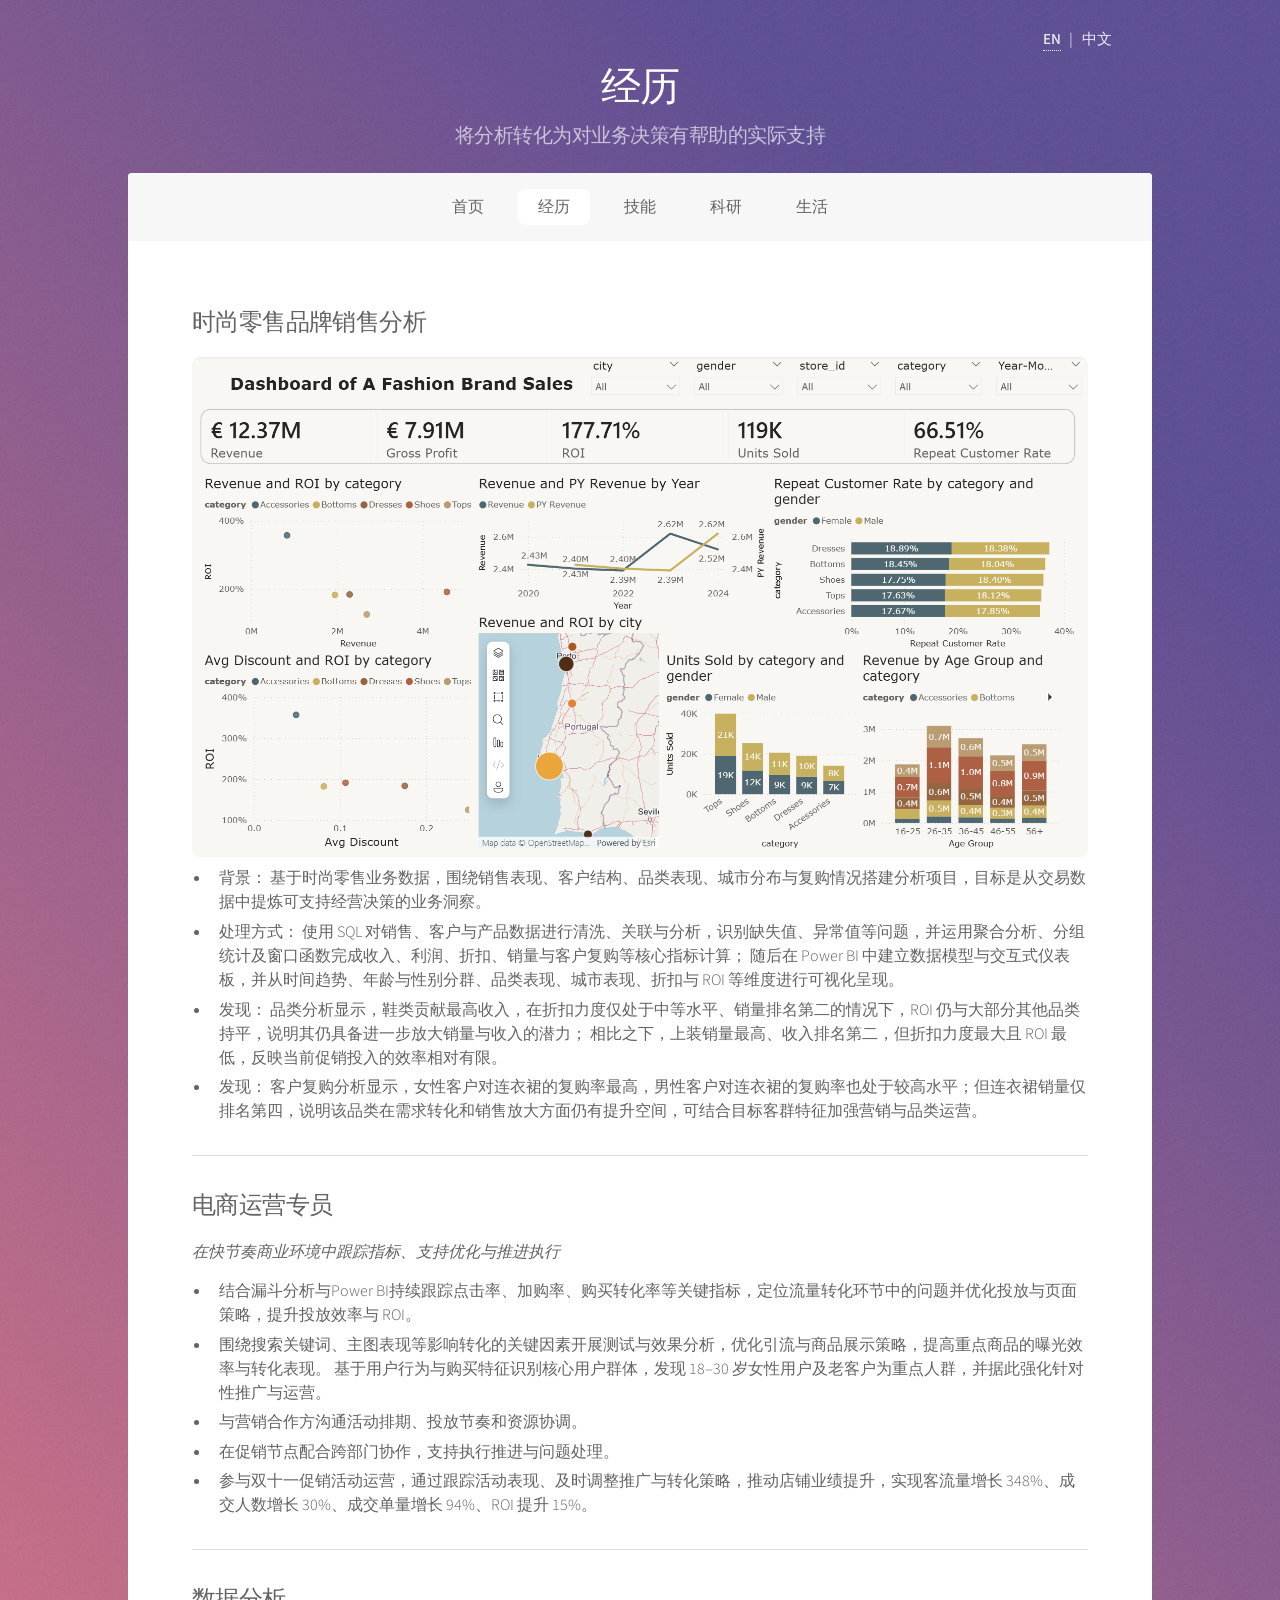
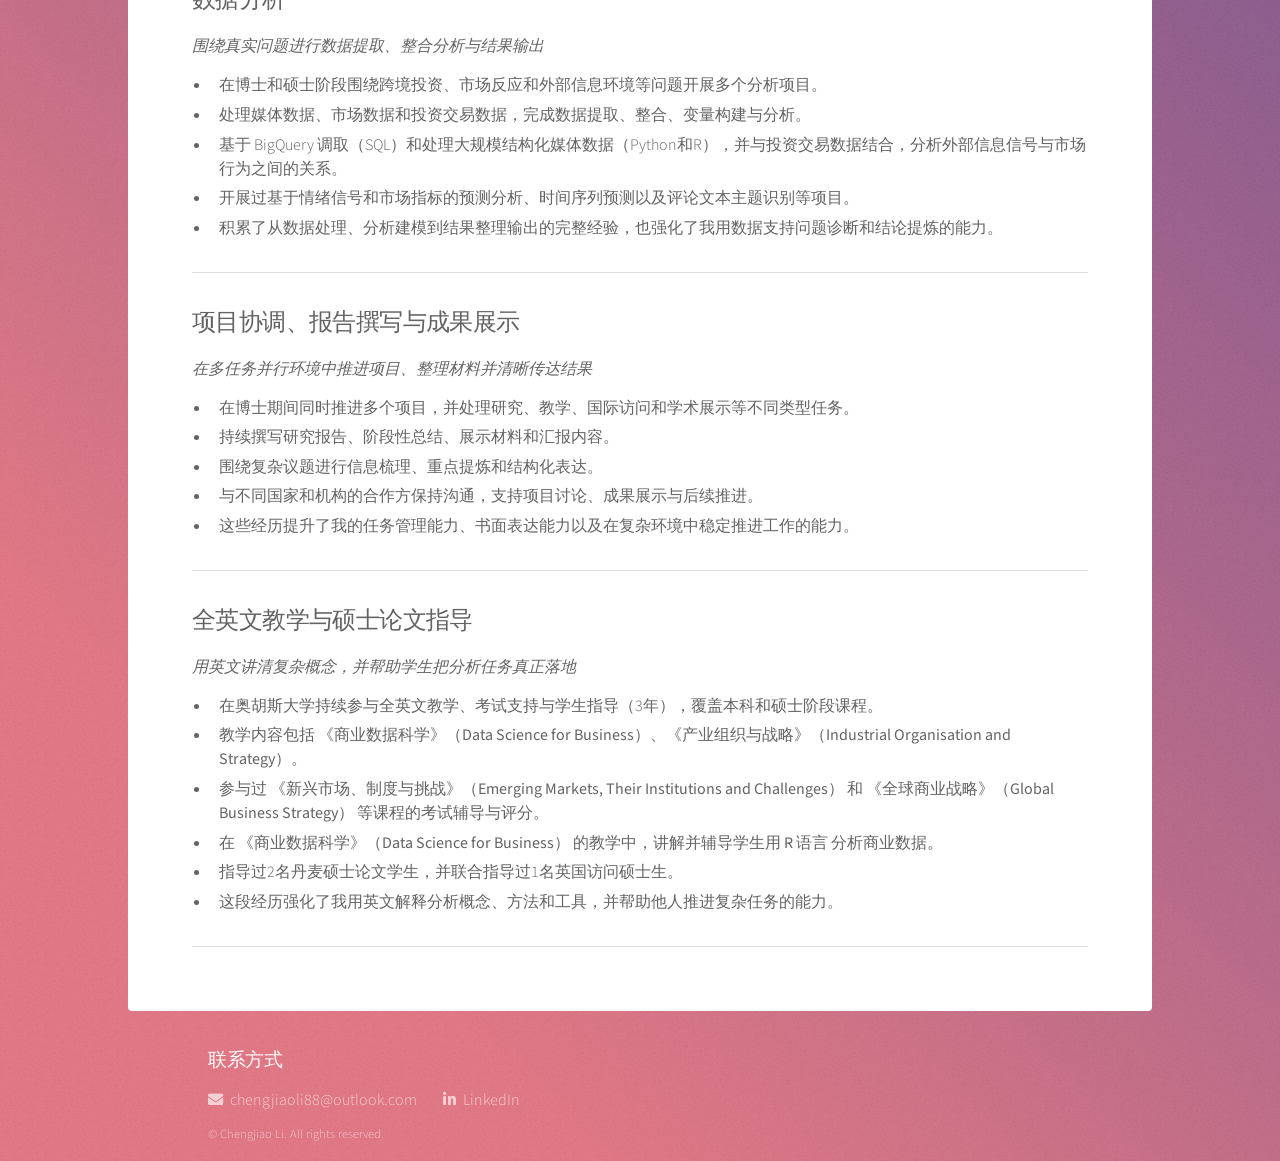
==== commit 18cb5909: "update power bi project" ====
--- a/experience-data-cn.html
+++ b/experience-data-cn.html
@@ -39,7 +39,7 @@
 					<li><a href="index-data-cn.html">首页</a></li>
 					<li><a href="experience-data-cn.html" class="active">经历</a></li>
 					<li><a href="skills-data-cn.html">技能</a></li>
-					<li><a href="research-data-cn.html">项目</a></li>
+					<li><a href="research-data-cn.html">科研</a></li>
 					<li><a href="life-data-cn.html">生活</a></li>
 				</ul>
 			</nav>
@@ -47,16 +47,38 @@
 			<div id="main">
 
 				<section id="experience" class="main">
+					<div class="exp-item">
+						<h2>时尚零售品牌销售分析</h2>
+						<p class="exp-subtitle"><em></em></p>
+                    <div class="photo-gallery">
+                        <div class="photo-item">
+                            <img src="images/Power BI.png"  class="dashboard-fit"/>
+                        </div>
+                    </div>
+
+						<ul>
+							<li>背景： 基于时尚零售业务数据，围绕销售表现、客户结构、品类表现、城市分布与复购情况搭建分析项目，目标是从交易数据中提炼可支持经营决策的业务洞察。</li>
+							<li>处理方式： 使用 SQL 对销售、客户与产品数据进行清洗、关联与分析，识别缺失值、异常值等问题，并运用聚合分析、分组统计及窗口函数完成收入、利润、折扣、销量与客户复购等核心指标计算；
+								随后在 Power BI 中建立数据模型与交互式仪表板，并从时间趋势、年龄与性别分群、品类表现、城市表现、折扣与 ROI 等维度进行可视化呈现。</li>
+							<li>发现： 品类分析显示，鞋类贡献最高收入，在折扣力度仅处于中等水平、销量排名第二的情况下，ROI 仍与大部分其他品类持平，说明其仍具备进一步放大销量与收入的潜力；
+								相比之下，上装销量最高、收入排名第二，但折扣力度最大且 ROI 最低，反映当前促销投入的效率相对有限。</li>
+							<li>发现： 客户复购分析显示，女性客户对连衣裙的复购率最高，男性客户对连衣裙的复购率也处于较高水平；但连衣裙销量仅排名第四，说明该品类在需求转化和销售放大方面仍有提升空间，可结合目标客群特征加强营销与品类运营。</li>
+						</ul>
+					</div>
+
+					<hr />
+
 
 					<div class="exp-item">
 						<h2>电商运营专员</h2>
 						<p class="exp-subtitle"><em>在快节奏商业环境中跟踪指标、支持优化与推进执行</em></p>
 						<ul>
-							<li>跟踪销售、搜索表现、流量和转化等关键指标，协助分析产品表现和运营问题。</li>
-							<li>支持活动与推广优化，根据业务表现识别机会点和潜在问题。</li>
+							<li>结合漏斗分析与Power BI持续跟踪点击率、加购率、购买转化率等关键指标，定位流量转化环节中的问题并优化投放与页面策略，提升投放效率与 ROI。 </li>
+							<li>围绕搜索关键词、主图表现等影响转化的关键因素开展测试与效果分析，优化引流与商品展示策略，提高重点商品的曝光效率与转化表现。
+								基于用户行为与购买特征识别核心用户群体，发现 18–30 岁女性用户及老客户为重点人群，并据此强化针对性推广与运营。</li> 
 							<li>与营销合作方沟通活动排期、投放节奏和资源协调。</li>
 							<li>在促销节点配合跨部门协作，支持执行推进与问题处理。</li>
-							<li>这段经历提升了我在实际业务场景中结合数据、执行和商业判断推进工作的能力。</li>
+							<li>参与双十一促销活动运营，通过跟踪活动表现、及时调整推广与转化策略，推动店铺业绩提升，实现客流量增长 348%、成交人数增长 30%、成交单量增长 94%、ROI 提升 15%。</li>
 						</ul>
 					</div>
 
--- a/assets/css/main.css
+++ b/assets/css/main.css
@@ -3835,4 +3835,148 @@
 	#footer {
 		padding: 1.8em 2em 0.9em 2em;
 	}
+}
+
+.capability-grid {
+	display: grid;
+	grid-template-columns: repeat(3, 1fr);
+	gap: 2rem;
+	margin-top: 2rem;
+}
+
+.cap-card {
+	background: #fcfbfe;
+	border: 1px solid #ece3f5;
+	border-radius: 1.25rem;
+	padding: 1.75rem 1.5rem;
+	box-shadow: 0 4px 18px rgba(120, 95, 150, 0.06);
+}
+
+.cap-icon {
+	width: 2.75rem;
+	height: 2.75rem;
+	border-radius: 0.8rem;
+	background: #f3ecfa;
+	color: #7a6296;
+	display: flex;
+	align-items: center;
+	justify-content: center;
+	font-size: 1.1rem;
+	margin-bottom: 1rem;
+}
+
+.cap-card h3 {
+	margin-bottom: 0.75rem;
+	font-size: 1.3rem;
+}
+
+.cap-card p {
+	margin-bottom: 0;
+	font-size: 0.98rem;
+	line-height: 1.7;
+}
+
+@media screen and (max-width: 980px) {
+	.capability-grid {
+		grid-template-columns: 1fr;
+	}
+}
+
+.cap-grid-2 {
+	display: grid;
+	grid-template-columns: repeat(2, 1fr);
+	gap: 1.75rem;
+	margin-top: 2rem;
+}
+
+.cap-box {
+	padding: 1.5rem 1.5rem 1.2rem;
+	border: 1px solid #ece3f5;
+	border-radius: 1rem;
+	background: #fcfbfe;
+}
+
+.cap-box h3 {
+	margin-bottom: 0.75rem;
+}
+
+.cap-box p {
+	margin-bottom: 0;
+	line-height: 1.75;
+}
+
+@media screen and (max-width: 980px) {
+	.cap-grid-2 {
+		grid-template-columns: 1fr;
+	}
+}
+
+#tools-languages .tag-group {
+	display: flex;
+	flex-wrap: wrap;
+	gap: 0.75rem;
+	margin-bottom: 2rem;
+}
+
+#tools-languages .tag {
+	display: inline-block;
+	padding: 0.5rem 1rem;
+	border-radius: 999px;
+	background: #ede6f8;
+	color: #6a5682;
+	font-size: 0.95rem;
+	font-weight: 500;
+	line-height: 1.2;
+	border: 1px solid #dacced;
+	transition: all 0.2s ease;
+}
+
+#tools-languages .tag:hover {
+	background: #e9e0f6;
+	color: #5f4c78;
+	border-color: #d3c2eb;
+}
+
+#header {
+	position: relative;
+}
+
+#header.alt {
+	position: relative;
+}
+
+.lang-switch {
+	position: absolute;
+	top: 2rem;
+	right: 2.5rem;
+	z-index: 20;
+	font-size: 0.95rem;
+	font-weight: 500;
+	line-height: 1;
+	text-align: right;
+}
+
+.lang-switch a,
+.lang-switch .active-lang,
+.lang-switch .divider {
+	color: rgba(255, 255, 255, 0.9);
+	text-decoration: none;
+}
+
+.lang-switch a:hover {
+	color: #ffffff;
+}
+
+.lang-switch .divider {
+	margin: 0 0.35rem;
+	opacity: 0.7;
+}
+
+.dashboard-fit {
+	width: 100%;
+	max-width: 1000px;
+	height: auto;
+	display: block;
+	margin: 0 auto;
+	border-radius: 8px;
 }
